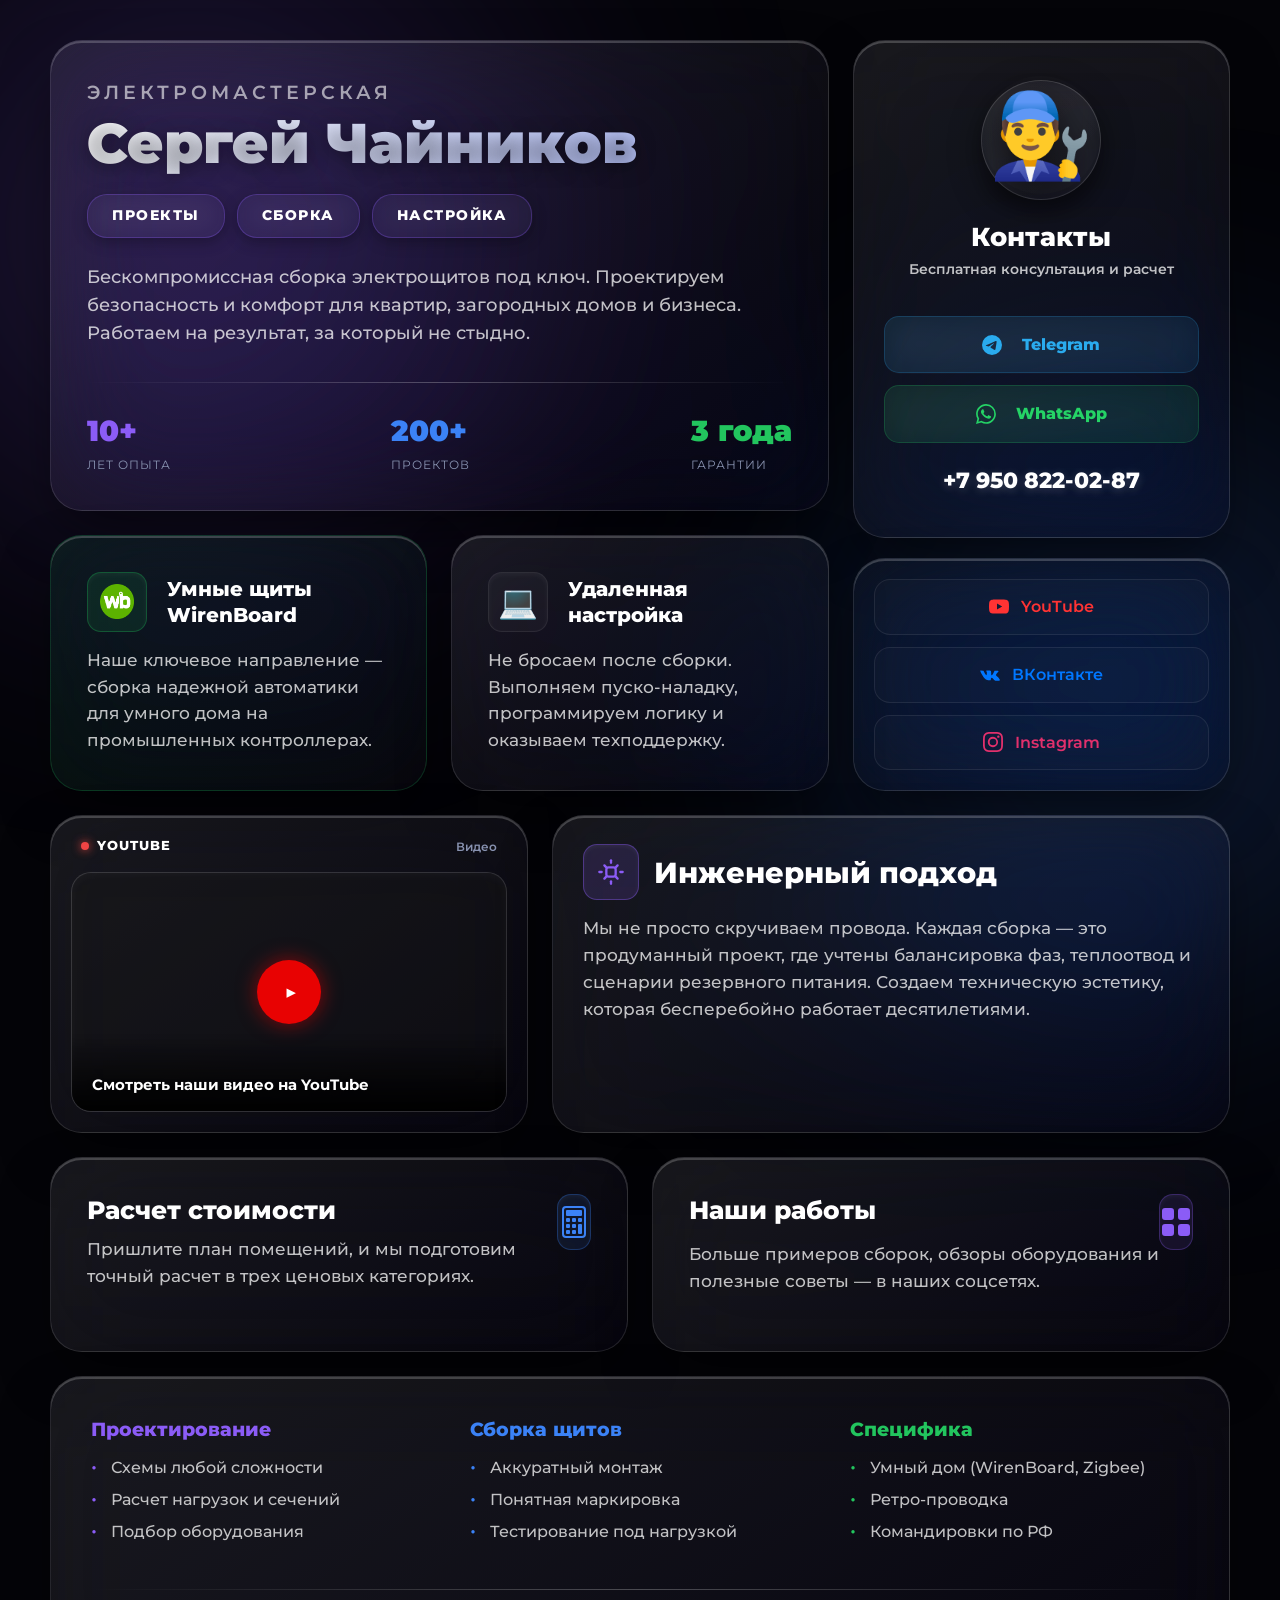
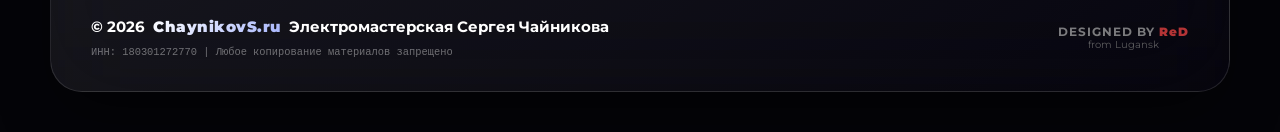
==== index.html @ 47b3341e "-" ====
<!DOCTYPE html>
<html lang="ru">
<head>
    <meta charset="UTF-8">
    <meta name="viewport" content="width=device-width, initial-scale=1.0">
    <title>Электромастерская Чайникова | Сборка электрощитов</title>
    <link rel="stylesheet" href="site/styles.css">
</head>
<body>

<div class="bg-glow"></div>

<div class="container">
    <div class="bento-grid">

        <div id="header-container" style="display: contents;"></div>

        <div class="bento-card span-5" style="padding: 20px; display: flex; flex-direction: column;">
            <div style="display: flex; justify-content: space-between; align-items: center; margin-bottom: 15px; padding: 0 10px;">
                <div style="display: flex; align-items: center; gap: 8px;">
                    <div style="width: 8px; height: 8px; background: var(--accent-red); border-radius: 50%; box-shadow: 0 0 10px var(--accent-red); animation: pulse-border 2s infinite;"></div>
                    <span style="font-size: 0.8rem; font-weight: 800; color: #fff; text-transform: uppercase; letter-spacing: 1px;">YouTube</span>
                </div>
                <span id="random-video-type" style="font-size: 0.75rem; color: var(--text-muted); font-weight: 600;">Видео</span>
            </div>

            <div id="random-video-box" style="flex: 1; min-height: 240px; border-radius: 20px; background-position: center; background-size: cover; position: relative; cursor: pointer; overflow: hidden; border: 1px solid rgba(255,255,255,0.1); box-shadow: inset 0 2px 10px rgba(255,255,255,0.05);">

                <div style="position: absolute; inset: 0; background: rgba(0,0,0,0.35); transition: background 0.3s;" onmouseover="this.style.background='rgba(0,0,0,0.1)'" onmouseout="this.style.background='rgba(0,0,0,0.35)'"></div>

                <div style="position: absolute; top: 50%; left: 50%; transform: translate(-50%, -50%); width: 64px; height: 64px; background: rgba(255, 0, 0, 0.9); backdrop-filter: blur(5px); border-radius: 50%; display: flex; align-items: center; justify-content: center; font-size: 1.4rem; color: #fff; box-shadow: 0 0 20px rgba(255,0,0,0.5); transition: transform 0.3s; z-index: 2; padding-left: 4px;" onmouseover="this.style.transform='translate(-50%, -50%) scale(1.15)'" onmouseout="this.style.transform='translate(-50%, -50%) scale(1)'">
                    ▶
                </div>

                <div style="position: absolute; bottom: 0; left: 0; right: 0; padding: 40px 20px 15px; background: linear-gradient(to top, rgba(0,0,0,0.95), transparent); z-index: 2;">
                    <div id="random-video-title" style="font-weight: 700; font-size: 0.95rem; color: #fff; line-height: 1.4; text-shadow: 0 2px 10px rgba(0,0,0,0.9);">
                    </div>
                </div>
            </div>
        </div>

        <div class="bento-card span-7 glow-purple" style="display: flex; flex-direction: column; justify-content: flex-start; padding: 28px 30px 30px;">
            <div style="display: flex; align-items: center; gap: 15px; margin-bottom: 15px;">
                <div class="card-icon" style="margin-bottom: 0; border-color: rgba(139, 92, 246, 0.4); background: rgba(139, 92, 246, 0.15); color: var(--accent-purple);">
                    <svg xmlns="http://www.w3.org/2000/svg" width="28" height="28" viewBox="0 0 24 24" fill="none" stroke="currentColor" stroke-width="2" stroke-linecap="round" stroke-linejoin="round">
                        <rect x="8" y="8" width="8" height="8" rx="2"></rect>
                        <path d="M12 2v2"></path><path d="M12 20v2"></path><path d="M2 12h2"></path><path d="M20 12h2"></path>
                        <path d="M6.34 6.34l1.42 1.42"></path><path d="M16.24 16.24l1.42 1.42"></path><path d="M6.34 17.66l1.42-1.42"></path><path d="M16.24 7.76l1.42-1.42"></path>
                    </svg>
                </div>
                <h2 style="margin: 0; font-size: 1.8rem;">Инженерный подход</h2>
            </div>

            <p style="font-size: 1.05rem; line-height: 1.6; color: rgba(255,255,255,0.75); margin-bottom: 0;">
                Мы не просто скручиваем провода. Каждая сборка — это продуманный проект, где учтены балансировка фаз, теплоотвод и сценарии резервного питания. Создаем техническую эстетику, которая бесперебойно работает десятилетиями.
            </p>
        </div>

        <div class="bento-card span-6 glow-blue">
            <div style="display: flex; justify-content: space-between; align-items: flex-start;">
                <div>
                    <h2 style="margin-bottom: 10px;">Расчет стоимости</h2>
                    <p>Пришлите план помещений, и мы подготовим точный расчет в трех ценовых категориях.</p>
                </div>
                <div class="card-icon" style="background: rgba(59, 130, 246, 0.1); border-color: rgba(59, 130, 246, 0.3); color: var(--accent-blue);">
                    <svg xmlns="http://www.w3.org/2000/svg" width="32" height="32" fill="currentColor" viewBox="0 0 16 16">
                        <path d="M12 1a1 1 0 0 1 1 1v12a1 1 0 0 1-1 1H4a1 1 0 0 1-1-1V2a1 1 0 0 1 1-1h8zM4 0a2 2 0 0 0-2 2v12a2 2 0 0 0 2 2h8a2 2 0 0 0 2-2V2a2 2 0 0 0-2-2H4z"/>
                        <path d="M4 2.5a.5.5 0 0 1 .5-.5h7a.5.5 0 0 1 .5.5v2a.5.5 0 0 1-.5.5h-7a.5.5 0 0 1-.5-.5v-2zm0 4a.5.5 0 0 1 .5-.5h1a.5.5 0 0 1 .5.5v1a.5.5 0 0 1-.5.5h-1a.5.5 0 0 1-.5-.5v-1zm0 3a.5.5 0 0 1 .5-.5h1a.5.5 0 0 1 .5.5v1a.5.5 0 0 1-.5.5h-1a.5.5 0 0 1-.5-.5v-1zm0 3a.5.5 0 0 1 .5-.5h1a.5.5 0 0 1 .5.5v1a.5.5 0 0 1-.5.5h-1a.5.5 0 0 1-.5-.5v-1zm3-6a.5.5 0 0 1 .5-.5h1a.5.5 0 0 1 .5.5v1a.5.5 0 0 1-.5.5h-1a.5.5 0 0 1-.5-.5v-1zm0 3a.5.5 0 0 1 .5-.5h1a.5.5 0 0 1 .5.5v1a.5.5 0 0 1-.5.5h-1a.5.5 0 0 1-.5-.5v-1zm0 3a.5.5 0 0 1 .5-.5h1a.5.5 0 0 1 .5.5v1a.5.5 0 0 1-.5.5h-1a.5.5 0 0 1-.5-.5v-1zm3-6a.5.5 0 0 1 .5-.5h1a.5.5 0 0 1 .5.5v1a.5.5 0 0 1-.5.5h-1a.5.5 0 0 1-.5-.5v-1zm0 3a.5.5 0 0 1 .5-.5h1a.5.5 0 0 1 .5.5v4a.5.5 0 0 1-.5.5h-1a.5.5 0 0 1-.5-.5v-4z"/>
                    </svg>
                </div>
            </div>
        </div>

        <div class="bento-card span-6 glow-blue" style="justify-content: space-between;">
            <div style="display: flex; justify-content: space-between; align-items: flex-start; margin-bottom: 20px;">
                <div>
                    <h2>Наши работы</h2>
                    <p>Больше примеров сборок, обзоры оборудования и полезные советы — в наших соцсетях.</p>
                </div>
                <div class="card-icon" style="background: rgba(139, 92, 246, 0.1); border-color: rgba(139, 92, 246, 0.3); color: var(--accent-purple);">
                    <svg xmlns="http://www.w3.org/2000/svg" width="32" height="32" fill="currentColor" viewBox="0 0 16 16">
                        <path d="M1 2.5A1.5 1.5 0 0 1 2.5 1h3A1.5 1.5 0 0 1 7 2.5v3A1.5 1.5 0 0 1 5.5 7h-3A1.5 1.5 0 0 1 1 5.5v-3zm8 0A1.5 1.5 0 0 1 10.5 1h3A1.5 1.5 0 0 1 15 2.5v3A1.5 1.5 0 0 1 13.5 7h-3A1.5 1.5 0 0 1 9 5.5v-3zm-8 8A1.5 1.5 0 0 1 2.5 9h3A1.5 1.5 0 0 1 7 10.5v3A1.5 1.5 0 0 1 5.5 15h-3A1.5 1.5 0 0 1 1 13.5v-3zm8 0A1.5 1.5 0 0 1 10.5 9h3a1.5 1.5 0 0 1 1.5 1.5v3a1.5 1.5 0 0 1-1.5 1.5h-3A1.5 1.5 0 0 1 9 13.5v-3z"/>
                    </svg>
                </div>
            </div>
        </div>

        <div id="footer-container" style="display: contents;"></div>

    </div>
</div>

<script src="site/loader.js"></script>

<script>
    function loadYTVideo(element, videoId) {
        const iframe = document.createElement('iframe');
        iframe.setAttribute('src', `https://www.youtube.com/embed/${videoId}?autoplay=1&rel=0`);
        iframe.setAttribute('width', '100%');
        iframe.setAttribute('height', '100%');
        iframe.setAttribute('frameborder', '0');
        iframe.setAttribute('allow', 'accelerometer; autoplay; clipboard-write; encrypted-media; gyroscope; picture-in-picture');
        iframe.setAttribute('allowfullscreen', '');

        iframe.style.position = 'absolute';
        iframe.style.top = '0';
        iframe.style.left = '0';
        iframe.style.zIndex = '10';
        iframe.style.borderRadius = '20px'; /* Сохраняет скругление видео */

        element.innerHTML = '';
        element.style.background = '#000';
        element.appendChild(iframe);
        element.onclick = null;
        element.style.cursor = 'default';
    }

    // === АВТОМАТИЧЕСКАЯ ЗАГРУЗКА ВИДЕО С КАНАЛА (НАДЕЖНАЯ ВЕРСИЯ) ===
    document.addEventListener('DOMContentLoaded', () => {
        const videoBox = document.getElementById('random-video-box');
        const videoTitle = document.getElementById('random-video-title');
        const videoTypeBadge = document.getElementById('random-video-type');

        // Твой реальный системный ID канала на YouTube
        const CHANNEL_ID = 'UCgy_CAU2wOdPYQEtAy0aDBw';

        if (videoBox && videoTitle) {
            const rssUrl = encodeURIComponent(`https://www.youtube.com/feeds/videos.xml?channel_id=${CHANNEL_ID}`);
            const apiUrl = `https://api.rss2json.com/v1/api.json?rss_url=${rssUrl}`;

            videoTitle.textContent = "Загружаем свежее видео...";

            fetch(apiUrl)
                .then(response => {
                    if (!response.ok) throw new Error('Ошибка сети');
                    return response.json();
                })
                .then(data => {
                    if (data.status === 'ok' && data.items.length > 0) {
                        const videos = data.items;
                        const randomVideo = videos[Math.floor(Math.random() * videos.length)];

                        // БРОНЕБОЙНЫЙ СПОСОБ: Достаем ID видео из системного GUID
                        let videoId = '';
                        if (randomVideo.guid && randomVideo.guid.includes('yt:video:')) {
                            videoId = randomVideo.guid.split('yt:video:')[1];
                        } else {
                            // Запасной вариант для нестандартных ссылок
                            const match = randomVideo.link.match(/(?:v=|\/shorts\/|youtu\.be\/)([^&\n?#]+)/);
                            if (match) videoId = match[1];
                        }

                        if (!videoId) throw new Error('Не удалось найти ID');

                        // Подставляем обложку
                        const thumbnailUrl = randomVideo.thumbnail || `https://img.youtube.com/vi/${videoId}/maxresdefault.jpg`;
                        videoBox.style.backgroundImage = `url('${thumbnailUrl}')`;

                        videoTitle.textContent = randomVideo.title;

                        // Проверяем, Shorts это или длинное видео
                        if (videoTypeBadge) {
                            if (randomVideo.title.toLowerCase().includes('shorts') || randomVideo.link.includes('/shorts/')) {
                                videoTypeBadge.textContent = 'Shorts';
                            } else {
                                videoTypeBadge.textContent = 'Видео';
                            }
                        }

                        // Вешаем клик для запуска плеера
                        videoBox.onclick = function() {
                            loadYTVideo(this, videoId);
                        };
                    } else {
                        throw new Error('Нет данных в RSS ленте');
                    }
                })
                .catch(error => {
                    console.error("Сработала защита API:", error);
                    // Изящный фоллбэк: если сервис тормозит, делаем карточку ссылкой на канал
                    videoTitle.textContent = "Смотреть наши видео на YouTube";
                    videoBox.style.backgroundImage = "none";
                    videoBox.style.background = "rgba(255,255,255,0.05)";
                    videoBox.onclick = function() {
                        window.open(`https://www.youtube.com/channel/${CHANNEL_ID}`, '_blank');
                    };
                });
        }
    });
</script>

</body>
</html>
---- site/styles.css ----
/* ==========================================================================
   site/styles.css — ЛЮКСОВЫЙ СТЕКЛЯННЫЙ ДИЗАЙН 2026 (ПОЛНАЯ ВЕРСИЯ)
   ========================================================================== */

/* ==========================================================================
   1. ПЕРЕМЕННЫЕ И ШРИФТЫ
   ========================================================================== */
@import url('https://fonts.googleapis.com/css2?family=Montserrat:wght@400;500;600;800;900&display=swap');

:root {
    --bg-deep: #040408;
    --accent-purple: #8b5cf6;
    --accent-blue: #3b82f6;
    --accent-green: #22c55e;
    --accent-red: #ef4444;
    --text-main: #ffffff;
    --text-muted: #8892b0;
}

/* ==========================================================================
   2. ОСНОВНЫЕ СТИЛИ (RESET & BODY)
   ========================================================================== */
* {
    margin: 0;
    padding: 0;
    box-sizing: border-box;
    /* Убираем стандартную синюю подсветку при тапе на мобилках */
    -webkit-tap-highlight-color: transparent;
}

body {
    font-family: 'Montserrat', sans-serif;
    background-color: var(--bg-deep);
    color: var(--text-main);
    padding: 40px 20px;
    min-height: 100vh;
    line-height: 1.6;
    position: relative;
    overflow-x: hidden;
    z-index: 0;
}

/* Фоновое свечение (сферы) */
.bg-glow::before,
.bg-glow::after {
    content: '';
    position: fixed;
    border-radius: 50%;
    filter: blur(140px);
    z-index: -1;
    opacity: 0.55;
    pointer-events: none;
}

.bg-glow::before {
    width: 50vw;
    height: 50vw;
    background: rgba(139, 92, 246, 0.35);
    top: -10%;
    left: -10%;
}

.bg-glow::after {
    width: 45vw;
    height: 45vw;
    background: rgba(59, 130, 246, 0.35);
    bottom: -10%;
    right: -10%;
}

/* ==========================================================================
   3. СЕТКА BENTO И СТРУКТУРА
   ========================================================================== */
.container {
    max-width: 1180px; /* Расширено для люксового дизайна */
    margin: 0 auto;
}

.bento-grid {
    display: grid;
    grid-template-columns: repeat(12, 1fr);
    grid-auto-rows: auto; /* Позволяет строкам подстраиваться под контент, убирая дыры */
    gap: 24px; /* Увеличенный отступ из второго варианта */
}

.span-12 { grid-column: span 12; }
.span-8 { grid-column: span 8; }
.span-7 { grid-column: span 7; } /* Добавили для текста */
.span-6 { grid-column: span 6; }
.span-5 { grid-column: span 5; } /* Добавили для видео */
.span-4 { grid-column: span 4; }
.row-span-2 { grid-row: span 2; }

/* ==========================================================================
   4. БАЗОВАЯ КАРТОЧКА BENTO (ТЯЖЕЛОЕ СТЕКЛО + МЯГКАЯ МОЛНИЯ)
   ========================================================================== */
.bento-card {
    min-height: 160px; /* Карточки держат высоту сами, а не через сетку */
    background: linear-gradient(145deg, rgba(255, 255, 255, 0.085) 0%, rgba(139, 92, 246, 0.025) 100%);
    backdrop-filter: blur(48px) saturate(180%);
    -webkit-backdrop-filter: blur(48px) saturate(180%);
    border: 1px solid rgba(255, 255, 255, 0.12);
    border-radius: 32px;
    padding: 36px; /* Уменьшено с 48px, чтобы текст "дышал" в ширину */
    display: flex;
    flex-direction: column;
    position: relative;
    overflow: hidden;
    box-shadow: 0 25px 60px -15px rgba(0, 0, 0, 0.6),
                inset 0 2px 0 rgba(255, 255, 255, 0.2);
    transition: all 0.5s cubic-bezier(0.23, 1, 0.32, 1);
    cursor: pointer;
}

/* Мягкая пролетающая молния */
.bento-card::before {
    content: '';
    position: absolute;
    top: 0; left: -100%; width: 50%; height: 100%;
    background: linear-gradient(to right, transparent, rgba(255, 255, 255, 0.04), transparent);
    transform: skewX(-20deg);
    transition: 0.7s ease;
    pointer-events: none;
    z-index: 1;
}

.bento-card:hover::before { left: 150%; }

/* Эффекты при наведении и нажатии (мощный неон из второго варианта) */
.bento-card:hover, .bento-card:active {
    transform: translateY(-8px);
    border-color: rgba(139, 92, 246, 0.5);
    box-shadow: 0 35px 70px -10px rgba(139, 92, 246, 0.4),
                inset 0 2px 0 rgba(255, 255, 255, 0.3);
}

.glow-blue:hover, .glow-blue:active {
    border-color: rgba(59, 130, 246, 0.6);
    box-shadow: 0 35px 70px -10px rgba(59, 130, 246, 0.4),
                inset 0 2px 0 rgba(255, 255, 255, 0.3);
}

.glow-green:hover, .glow-green:active {
    border-color: rgba(34, 197, 94, 0.6);
    box-shadow: 0 35px 70px -10px rgba(34, 197, 94, 0.4),
                inset 0 2px 0 rgba(255, 255, 255, 0.3);
}

.hero-card { justify-content: center; }
.contact-card { align-items: center; justify-content: center; text-align: center; }
.icon-card { justify-content: flex-start; }

/* Специфичный класс для уменьшения отступов внутри конкретных карточек (Контакты/Офис) */
.tight-card { padding: 28px !important; }

/* ==========================================================================
   5. ТИПОГРАФИКА
   ========================================================================== */
h1 {
    font-size: 3.5rem;
    font-weight: 900;
    line-height: 1.1;
    margin-bottom: 20px;
    background: linear-gradient(135deg, #fff 0%, #a5b4fc 100%);
    -webkit-background-clip: text;
    -webkit-text-fill-color: transparent;
    text-shadow: 0 4px 20px rgba(0,0,0,0.4);
    position: relative; z-index: 2;
}

h2 {
    font-size: 1.55rem; /* Увеличено для лучшей читаемости */
    margin-bottom: 15px;
    font-weight: 800;
    line-height: 1.3;
    color: #fff;
    position: relative; z-index: 2;
}

p {
    color: rgba(255,255,255,0.75);
    font-weight: 500; /* Сделал чуть тоньше, чтобы текст не казался жирным пятном */
    font-size: 1.05rem; /* Увеличено, чтобы текст был крупнее */
    position: relative; z-index: 2;
    line-height: 1.6;
}

.pre-title {
    font-size: 1.2rem;
    font-weight: 600;
    color: rgba(255,255,255,0.6);
    text-transform: uppercase;
    letter-spacing: 4px;
    margin-bottom: 5px;
    position: relative; z-index: 2;
}

/* ==========================================================================
   6. КНОПКИ ГЛАВНОГО ЭКРАНА (HERO TAGS)
   ========================================================================== */
.tags-row {
    display: flex;
    flex-wrap: wrap;
    gap: 12px;
    margin-bottom: 25px;
    position: relative; z-index: 2;
}

.hero-tag {
    display: inline-block;
    padding: 10px 24px;
    background: rgba(139, 92, 246, 0.05);
    backdrop-filter: blur(16px);
    border: 1px solid rgba(139, 92, 246, 0.3);
    border-radius: 20px;
    color: #fff;
    font-size: 0.85rem;
    font-weight: 800;
    text-transform: uppercase;
    letter-spacing: 1.5px;
    text-decoration: none;
    cursor: pointer;
    transition: all 0.3s cubic-bezier(0.4, 0, 0.2, 1);
    box-shadow: 0 4px 15px rgba(0, 0, 0, 0.3);
}

.hero-tag:hover, .hero-tag:active {
    background: var(--accent-purple);
    border-color: var(--accent-purple);
    color: #fff;
    transform: translateY(-3px) scale(1.05);
    box-shadow: 0 0 25px rgba(139, 92, 246, 0.5), 0 5px 15px rgba(0, 0, 0, 0.4);
}

.hero-tag:active {
    transform: translateY(-1px) scale(0.98);
}

.hero-tag:first-child { animation: pulse-border 3s infinite; }

@keyframes pulse-border {
    0% { border-color: rgba(139, 92, 246, 0.3); }
    50% { border-color: rgba(139, 92, 246, 0.8); box-shadow: 0 0 10px rgba(139, 92, 246, 0.2); }
    100% { border-color: rgba(139, 92, 246, 0.3); }
}

/* ==========================================================================
   7. КОМПОНЕНТЫ: АВАТАР И СВЯЗЬ
   ========================================================================== */
.avatar-placeholder {
    width: 120px;
    height: 120px;
    border-radius: 50%;
    background: linear-gradient(135deg, rgba(255, 255, 255, 0.02) 0%, rgba(255, 255, 255, 0) 100%);
    backdrop-filter: blur(10px);
    border: 1px solid rgba(255,255,255,0.15);
    margin: 0 auto 20px;
    display: flex;
    align-items: center;
    justify-content: center;
    position: relative;
    overflow: visible;
    box-shadow: 0 10px 30px rgba(0,0,0,0.5);
    transition: all 0.4s ease;
    z-index: 2;
}

.avatar-inner {
    width: 100%;
    height: 100%;
    border-radius: 50%;
    display: flex;
    align-items: center;
    justify-content: center;
    background: rgba(255, 255, 255, 0.01);
    font-size: 5.2rem;
    transform: translateY(-5px) scale(1.0);
    filter: drop-shadow(0 10px 15px rgba(0,0,0,0.6));
    transition: transform 0.3s cubic-bezier(0.34, 1.56, 0.64, 1);
}

.contact-card:hover .avatar-placeholder, .contact-card:active .avatar-placeholder {
    border-color: rgba(59, 130, 246, 0.6);
    box-shadow: 0 0 30px rgba(59, 130, 246, 0.3);
}

.contact-card:hover .avatar-inner, .contact-card:active .avatar-inner {
    transform: translateY(-20px) scale(1.25);
    filter: drop-shadow(0 15px 20px rgba(0,0,0,0.8));
}

/* Умный Ховер для надписи "Контакты" */
.contact-title-highlight {
    transition: all 0.3s ease;
}

.contact-card:hover:not(:has(.action-btn:hover)):not(:has(.phone-link:hover)) .contact-title-highlight {
    color: var(--accent-blue) !important;
    text-shadow: 0 0 15px rgba(59, 130, 246, 0.5);
    transform: translateX(4px);
}

/* Кнопки связи */
.action-btn {
    display: flex; align-items: center; justify-content: center;
    gap: 12px; width: 100%; padding: 15px; margin-top: 10px;
    border-radius: 15px; text-decoration: none; font-weight: 800;
    font-size: 0.95rem; transition: all 0.3s; backdrop-filter: blur(16px);
    position: relative; z-index: 2;
}

.btn-tg { background: rgba(42, 171, 238, 0.1); color: #2AABEE; border: 1px solid rgba(42, 171, 238, 0.2); }
.btn-tg:hover, .btn-tg:active { background: #2AABEE; color: #fff; box-shadow: 0 5px 20px rgba(42, 171, 238, 0.4); border-color: #2AABEE; }

.btn-wa { background: rgba(37, 211, 102, 0.1); color: #25D366; border: 1px solid rgba(37, 211, 102, 0.2); }
.btn-wa:hover, .btn-wa:active { background: #25D366; color: #fff; box-shadow: 0 5px 20px rgba(37, 211, 102, 0.4); border-color: #25D366;}

.phone-link {
    color: #fff; text-decoration: none; font-weight: 800; font-size: 1.3rem;
    transition: color 0.3s; text-shadow: 0 2px 10px rgba(255,255,255,0.2);
    position: relative; z-index: 2; display: inline-block;
}
.phone-link:hover { color: var(--accent-blue); }

/* ==========================================================================
   8. ИНЖЕНЕРНЫЕ ИКОНКИ (Квадратные)
   ========================================================================== */
.card-icon {
    font-size: 1.6rem;
    margin-bottom: 20px;
    background: rgba(255,255,255,0.03);
    width: 56px; /* Чуть увеличили, чтобы гармонировало с текстом */
    height: 56px;
    display: flex;
    align-items: center;
    justify-content: center;
    border-radius: 14px;
    border: 1px solid rgba(255,255,255,0.08);
    box-shadow: inset 0 2px 5px rgba(255,255,255,0.05);
    position: relative; z-index: 2;
}

.blue-icon { background: rgba(59, 130, 246, 0.1); border-color: rgba(59, 130, 246, 0.3); color: var(--accent-blue); }
.neutral-icon { background: rgba(255, 255, 255, 0.05); border-color: rgba(255, 255, 255, 0.15); }

.card-header-inline {
    display: flex; align-items: center; gap: 15px; margin-bottom: 25px;
    position: relative; z-index: 2;
}
.card-header-inline h2 { margin: 0; font-size: 1.4rem; font-weight: 800; }

/* ==========================================================================
   9. РЕКВИЗИТЫ ОРГАНИЗАЦИИ
   ========================================================================== */
.details-grid { display: grid; grid-template-columns: 1fr 1fr; gap: 20px 40px; position: relative; z-index: 2;}
.details-group h3 { font-size: 0.8rem; text-transform: uppercase; letter-spacing: 1.5px; color: var(--accent-blue); margin-bottom: 15px; opacity: 0.8; font-weight: 800;}
.detail-item { margin-bottom: 15px; border-bottom: 1px solid rgba(255,255,255,0.05); padding-bottom: 8px; }
.detail-label { font-size: 0.75rem; color: var(--text-muted); display: block; margin-bottom: 4px; font-weight: 600;}
.detail-value { font-family: 'Montserrat', sans-serif; font-size: 1.1rem; color: #fff; font-weight: 700; letter-spacing: 0.3px;}

.map-link-wrapper { text-decoration: none; color: inherit; display: block; position: relative; z-index: 2;}
.btn-map {
    display: inline-block; margin-top: 15px; padding: 8px 16px;
    background: rgba(59, 130, 246, 0.1); border: 1px solid rgba(59, 130, 246, 0.3);
    border-radius: 12px; color: var(--accent-blue); font-size: 0.7rem; font-weight: 800;
    text-transform: uppercase; transition: 0.3s;
}
.bento-card:hover .btn-map { background: var(--accent-blue); color: #fff; }

/* ==========================================================================
   10. КНОПКИ СОЦСЕТЕЙ
   ========================================================================== */
.social-link-styled {
    display: flex;
    align-items: center;
    justify-content: center;
    gap: 12px;
    width: 100%;
    padding: 14px;
    border-radius: 16px;
    text-decoration: none;
    font-weight: 600;
    font-size: 1rem;
    transition: all 0.3s cubic-bezier(0.4, 0, 0.2, 1);
    background: rgba(255, 255, 255, 0.02);
    border: 1px solid rgba(255, 255, 255, 0.08);
    position: relative; z-index: 2;
}

.social-link-styled:hover, .social-link-styled:active { transform: scale(1.02); }

.yt-link { color: #ff3333; }
.yt-link:hover, .yt-link:active { background: #ff3333 !important; color: #fff !important; border-color: #ff3333 !important; box-shadow: 0 0 20px rgba(255, 51, 51, 0.4); }

.vk-link { color: #0077FF; }
.vk-link:hover, .vk-link:active { background: #0077FF !important; color: #fff !important; border-color: #0077FF !important; box-shadow: 0 0 20px rgba(0, 119, 255, 0.4); }

.inst-link { color: #E1306C; }
.inst-link:hover, .inst-link:active { background: #E1306C !important; color: #fff !important; border-color: #E1306C !important; box-shadow: 0 0 20px rgba(225, 48, 108, 0.4); }

/* ==========================================================================
   11. ПОДВАЛ (FAT FOOTER)
   ========================================================================== */
.footer-card {
    display: flex;
    flex-direction: column; /* Теперь это колонка */
    padding: 40px 40px 30px !important; /* Вернули нормальные отступы для большого блока */
    border-radius: 32px;
    position: relative;
    z-index: 2;
    min-height: auto !important;
    height: fit-content;
    align-self: start !important;
}

.footer-top {
    display: grid;
    grid-template-columns: repeat(auto-fit, minmax(220px, 1fr));
    gap: 40px;
    width: 100%;
}

.footer-divider {
    width: 100%;
    height: 1px;
    background: linear-gradient(90deg, transparent 0%, rgba(255, 255, 255, 0.25) 50%, transparent 100%);
    margin: 35px 0 25px 0; /* Отступы сверху и снизу от линии */
}

.footer-bottom {
    display: flex;
    flex-direction: row;
    justify-content: space-between;
    align-items: center;
    width: 100%;
}

.footer-left {
    display: flex;
    flex-direction: column;
    gap: 5px;
}

.footer-right {
    display: flex;
    flex-direction: column;
    align-items: flex-end;
    gap: 8px;
}

.footer-copyright {
    font-weight: 700;
    font-size: 0.95rem;
    color: #fff;
    display: flex;
    align-items: center;
    gap: 8px;
    flex-wrap: wrap;
}

.footer-domain {
    background: linear-gradient(135deg, #fff 0%, #a5b4fc 100%);
    -webkit-background-clip: text;
    -webkit-text-fill-color: transparent;
    font-weight: 900;
    letter-spacing: 0.5px;
}

.footer-legal {
    font-size: 0.65rem;
    color: rgba(255, 255, 255, 0.4);
    font-family: monospace;
}

/* Настройки твоей подписи */
.designer-link {
    display: flex;
    flex-direction: column;
    align-items: center;
    text-decoration: none;
    opacity: 0.75;
    transition: all 0.3s ease;
    line-height: 1.2;
}

.designer-link:hover,
.designer-link:active {
    opacity: 1;
    transform: translateY(-2px);
}

.designer-text {
    font-size: 0.75rem;
    color: #a3a3a3;
    font-weight: 700;
    letter-spacing: 1px;
}

.designer-link:hover .designer-text,
.designer-link:active .designer-text {
    color: #fff;
}

.red-word {
    color: var(--accent-red);
    font-weight: 900;
    transition: all 0.3s ease;
}

.designer-link:hover .red-word,
.designer-link:active .red-word {
    text-shadow: 0 0 15px rgba(239, 68, 68, 0.8);
}

.designer-city {
    font-size: 0.6rem;
    color: #777;
    transition: color 0.3s ease;
}

.designer-link:hover .designer-city,
.designer-link:active .designer-city {
    color: #999;
}

/* ==========================================================================
   12. СТИЛИ ДЛЯ СПИСКОВ В НИЖНЕМ БЛОКЕ (ССЫЛКИ)
   ========================================================================== */
.service-list {
    list-style: none;
    padding: 0;
    margin: 0;
}

.service-list li {
    position: relative;
    padding-left: 20px;
    margin-bottom: 10px;
    font-weight: 500;
    font-size: 1rem;
    line-height: 1.4;
}

/* Базовые настройки маркера-точки */
.service-list li::before {
    content: '•';
    position: absolute;
    left: 0;
    font-size: 1.2rem;
    line-height: 1;
    top: 0px;
}

/* МАГИЯ ЦВЕТА: Умные точки, подстраивающиеся под колонку */
.footer-top > div:nth-child(1) .service-list li::before { color: var(--accent-purple); }
.footer-top > div:nth-child(2) .service-list li::before { color: var(--accent-blue); }
.footer-top > div:nth-child(3) .service-list li::before { color: var(--accent-green); }

/* Стили для ссылок внутри списков */
.service-list a {
    color: rgba(255, 255, 255, 0.75);
    text-decoration: none;
    transition: all 0.3s ease;
    display: inline-block;
}

/* Ховер-эффект: текст белеет и чуть сдвигается вправо */
.service-list a:hover {
    color: #fff;
    transform: translateX(5px);
}

/* ==========================================================================
   13. АДАПТИВНОСТЬ
   ========================================================================== */
@media (max-width: 920px) {
    .span-8, .span-7, .span-6, .span-5, .span-4 { grid-column: span 12; }
    .row-span-2 { grid-row: span 1; }

    h1 { font-size: 2.5rem; }
    .tags-row { gap: 8px; }
    .hero-tag { font-size: 0.7rem; padding: 6px 12px; }

    .bento-card { padding: 28px 24px !important; }

    .details-grid { grid-template-columns: 1fr; gap: 15px; }
    .detail-value { font-size: 1rem; }

    /* Адаптивность для нового подвала */
    .footer-bottom {
        flex-direction: column;
        text-align: center;
        gap: 25px;
    }

    .footer-left, .footer-right { align-items: center; }
    .footer-copyright { justify-content: center; text-align: center; }
    .designer-link { align-items: center; }
}
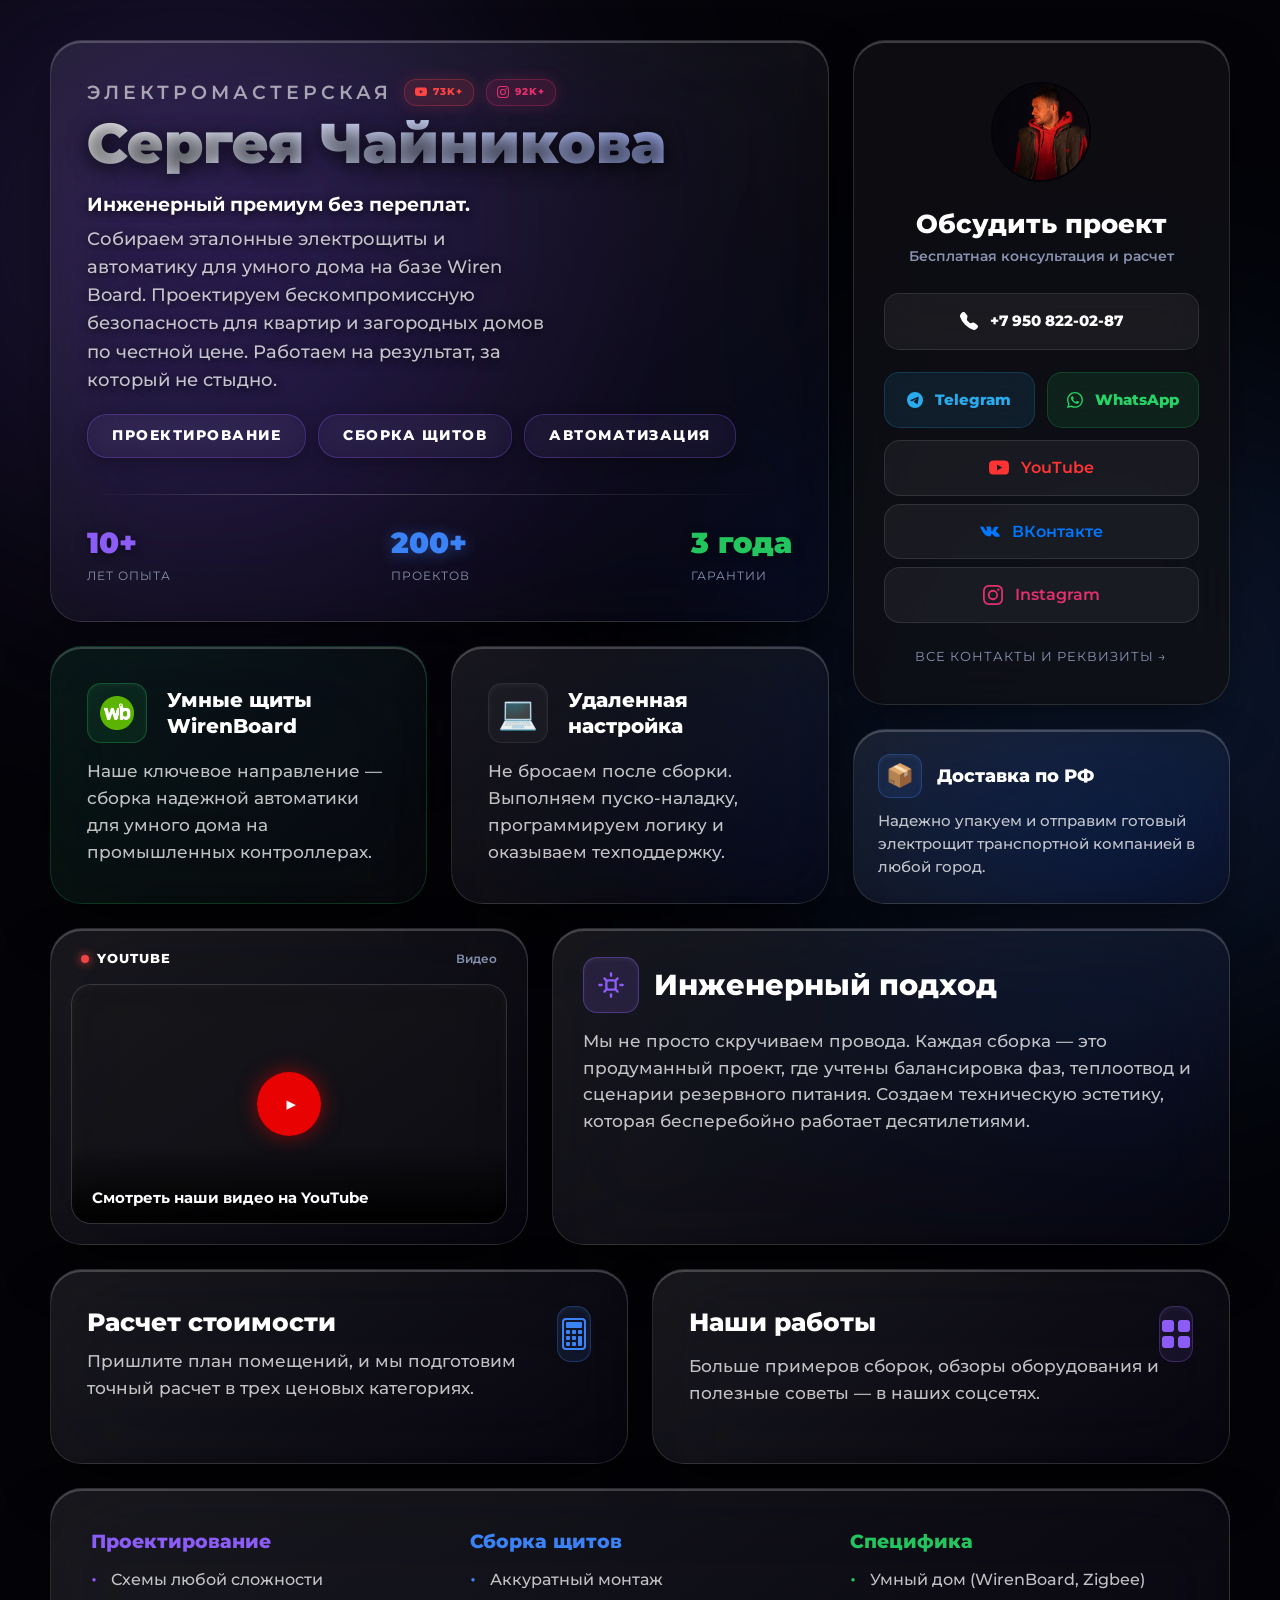
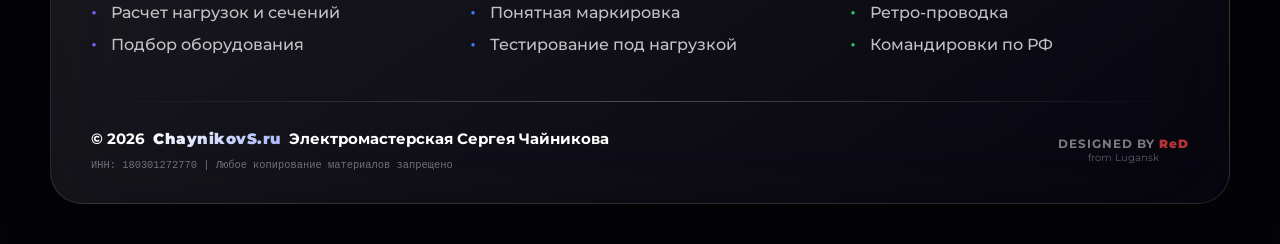
==== commit e0672696: "-" ====
--- a/index.html
+++ b/index.html
@@ -15,7 +15,7 @@
 
         <div id="header-container" style="display: contents;"></div>
 
-        <div class="bento-card span-5" style="padding: 20px; display: flex; flex-direction: column;">
+        <div class="bento-card span-5 glow-purple" style="padding: 20px; display: flex; flex-direction: column;">
             <div style="display: flex; justify-content: space-between; align-items: center; margin-bottom: 15px; padding: 0 10px;">
                 <div style="display: flex; align-items: center; gap: 8px;">
                     <div style="width: 8px; height: 8px; background: var(--accent-red); border-radius: 50%; box-shadow: 0 0 10px var(--accent-red); animation: pulse-border 2s infinite;"></div>
--- a/site/styles.css
+++ b/site/styles.css
@@ -1,5 +1,5 @@
 /* ==========================================================================
-   site/styles.css — ЛЮКСОВЫЙ СТЕКЛЯННЫЙ ДИЗАЙН 2026 (ПОЛНАЯ ВЕРСИЯ)
+   site/styles.css — ЛЮКСОВЫЙ СТЕКЛЯННЫЙ ДИЗАЙН 2026 (ОЧИЩЕННАЯ ВЕРСИЯ)
    ========================================================================== */
 
 /* ==========================================================================
@@ -24,7 +24,6 @@
     margin: 0;
     padding: 0;
     box-sizing: border-box;
-    /* Убираем стандартную синюю подсветку при тапе на мобилках */
     -webkit-tap-highlight-color: transparent;
 }
 
@@ -53,41 +52,37 @@
 }
 
 .bg-glow::before {
-    width: 50vw;
-    height: 50vw;
+    width: 50vw; height: 50vw;
     background: rgba(139, 92, 246, 0.35);
-    top: -10%;
-    left: -10%;
+    top: -10%; left: -10%;
 }
 
 .bg-glow::after {
-    width: 45vw;
-    height: 45vw;
+    width: 45vw; height: 45vw;
     background: rgba(59, 130, 246, 0.35);
-    bottom: -10%;
-    right: -10%;
-}
-
-/* ==========================================================================
-   3. СЕТКА BENTO И СТРУКТУРА
+    bottom: -10%; right: -10%;
+}
+
+/* ==========================================================================
+   3. СЕТКА BENTO
    ========================================================================== */
 .container {
-    max-width: 1180px; /* Расширено для люксового дизайна */
+    max-width: 1180px;
     margin: 0 auto;
 }
 
 .bento-grid {
     display: grid;
     grid-template-columns: repeat(12, 1fr);
-    grid-auto-rows: auto; /* Позволяет строкам подстраиваться под контент, убирая дыры */
-    gap: 24px; /* Увеличенный отступ из второго варианта */
+    grid-auto-rows: auto;
+    gap: 24px;
 }
 
 .span-12 { grid-column: span 12; }
 .span-8 { grid-column: span 8; }
-.span-7 { grid-column: span 7; } /* Добавили для текста */
+.span-7 { grid-column: span 7; }
 .span-6 { grid-column: span 6; }
-.span-5 { grid-column: span 5; } /* Добавили для видео */
+.span-5 { grid-column: span 5; }
 .span-4 { grid-column: span 4; }
 .row-span-2 { grid-row: span 2; }
 
@@ -95,20 +90,20 @@
    4. БАЗОВАЯ КАРТОЧКА BENTO (ТЯЖЕЛОЕ СТЕКЛО + МЯГКАЯ МОЛНИЯ)
    ========================================================================== */
 .bento-card {
-    min-height: 160px; /* Карточки держат высоту сами, а не через сетку */
+    min-height: 160px;
     background: linear-gradient(145deg, rgba(255, 255, 255, 0.085) 0%, rgba(139, 92, 246, 0.025) 100%);
     backdrop-filter: blur(48px) saturate(180%);
     -webkit-backdrop-filter: blur(48px) saturate(180%);
     border: 1px solid rgba(255, 255, 255, 0.12);
     border-radius: 32px;
-    padding: 36px; /* Уменьшено с 48px, чтобы текст "дышал" в ширину */
+    padding: 36px;
     display: flex;
     flex-direction: column;
     position: relative;
     overflow: hidden;
     box-shadow: 0 25px 60px -15px rgba(0, 0, 0, 0.6),
                 inset 0 2px 0 rgba(255, 255, 255, 0.2);
-    transition: all 0.5s cubic-bezier(0.23, 1, 0.32, 1);
+    transition: all 0.4s cubic-bezier(0.23, 1, 0.32, 1);
     cursor: pointer;
 }
 
@@ -123,119 +118,70 @@
     pointer-events: none;
     z-index: 1;
 }
-
 .bento-card:hover::before { left: 150%; }
 
-/* Эффекты при наведении и нажатии (мощный неон из второго варианта) */
+/* Эффект левитации */
 .bento-card:hover, .bento-card:active {
     transform: translateY(-8px);
-    border-color: rgba(139, 92, 246, 0.5);
-    box-shadow: 0 35px 70px -10px rgba(139, 92, 246, 0.4),
-                inset 0 2px 0 rgba(255, 255, 255, 0.3);
-}
-
+}
+
+/* Глобальные классы неона для карточек */
+.glow-purple:hover, .glow-purple:active {
+    border-color: rgba(139, 92, 246, 0.6);
+    box-shadow: 0 35px 70px -10px rgba(139, 92, 246, 0.4), inset 0 2px 0 rgba(255, 255, 255, 0.3);
+}
 .glow-blue:hover, .glow-blue:active {
     border-color: rgba(59, 130, 246, 0.6);
-    box-shadow: 0 35px 70px -10px rgba(59, 130, 246, 0.4),
-                inset 0 2px 0 rgba(255, 255, 255, 0.3);
-}
-
+    box-shadow: 0 35px 70px -10px rgba(59, 130, 246, 0.4), inset 0 2px 0 rgba(255, 255, 255, 0.3);
+}
 .glow-green:hover, .glow-green:active {
     border-color: rgba(34, 197, 94, 0.6);
-    box-shadow: 0 35px 70px -10px rgba(34, 197, 94, 0.4),
-                inset 0 2px 0 rgba(255, 255, 255, 0.3);
-}
-
-.hero-card { justify-content: center; }
-.contact-card { align-items: center; justify-content: center; text-align: center; }
-.icon-card { justify-content: flex-start; }
-
-/* Специфичный класс для уменьшения отступов внутри конкретных карточек (Контакты/Офис) */
+    box-shadow: 0 35px 70px -10px rgba(34, 197, 94, 0.4), inset 0 2px 0 rgba(255, 255, 255, 0.3);
+}
+
+/* Выравнивание контента */
+.hero-card { justify-content: center; cursor: default; }
+.contact-card { align-items: center; justify-content: center; text-align: center; cursor: default; }
+.icon-card { justify-content: flex-start; cursor: default; }
 .tight-card { padding: 28px !important; }
 
 /* ==========================================================================
    5. ТИПОГРАФИКА
    ========================================================================== */
 h1 {
-    font-size: 3.5rem;
-    font-weight: 900;
-    line-height: 1.1;
-    margin-bottom: 20px;
+    font-size: 3.5rem; font-weight: 900; line-height: 1.1; margin-bottom: 20px;
     background: linear-gradient(135deg, #fff 0%, #a5b4fc 100%);
-    -webkit-background-clip: text;
-    -webkit-text-fill-color: transparent;
-    text-shadow: 0 4px 20px rgba(0,0,0,0.4);
-    position: relative; z-index: 2;
-}
-
-h2 {
-    font-size: 1.55rem; /* Увеличено для лучшей читаемости */
-    margin-bottom: 15px;
-    font-weight: 800;
-    line-height: 1.3;
-    color: #fff;
-    position: relative; z-index: 2;
-}
-
-p {
-    color: rgba(255,255,255,0.75);
-    font-weight: 500; /* Сделал чуть тоньше, чтобы текст не казался жирным пятном */
-    font-size: 1.05rem; /* Увеличено, чтобы текст был крупнее */
-    position: relative; z-index: 2;
-    line-height: 1.6;
-}
+    -webkit-background-clip: text; -webkit-text-fill-color: transparent;
+    text-shadow: 0 4px 20px rgba(0,0,0,0.4); position: relative; z-index: 2;
+}
+
+h2 { font-size: 1.55rem; margin-bottom: 15px; font-weight: 800; line-height: 1.3; color: #fff; position: relative; z-index: 2; }
+p { color: rgba(255,255,255,0.75); font-weight: 500; font-size: 1.05rem; position: relative; z-index: 2; line-height: 1.6; }
 
 .pre-title {
-    font-size: 1.2rem;
-    font-weight: 600;
-    color: rgba(255,255,255,0.6);
-    text-transform: uppercase;
-    letter-spacing: 4px;
-    margin-bottom: 5px;
-    position: relative; z-index: 2;
+    font-size: 1.2rem; font-weight: 600; color: rgba(255,255,255,0.6); text-transform: uppercase;
+    letter-spacing: 4px; margin-bottom: 5px; position: relative; z-index: 2;
 }
 
 /* ==========================================================================
    6. КНОПКИ ГЛАВНОГО ЭКРАНА (HERO TAGS)
    ========================================================================== */
-.tags-row {
-    display: flex;
-    flex-wrap: wrap;
-    gap: 12px;
-    margin-bottom: 25px;
-    position: relative; z-index: 2;
-}
+.tags-row { display: flex; flex-wrap: wrap; gap: 12px; margin-bottom: 25px; position: relative; z-index: 2; }
 
 .hero-tag {
-    display: inline-block;
-    padding: 10px 24px;
-    background: rgba(139, 92, 246, 0.05);
-    backdrop-filter: blur(16px);
-    border: 1px solid rgba(139, 92, 246, 0.3);
-    border-radius: 20px;
-    color: #fff;
-    font-size: 0.85rem;
-    font-weight: 800;
-    text-transform: uppercase;
-    letter-spacing: 1.5px;
-    text-decoration: none;
-    cursor: pointer;
-    transition: all 0.3s cubic-bezier(0.4, 0, 0.2, 1);
+    display: inline-block; padding: 10px 24px; background: rgba(139, 92, 246, 0.05);
+    backdrop-filter: blur(16px); border: 1px solid rgba(139, 92, 246, 0.3);
+    border-radius: 20px; color: #fff; font-size: 0.85rem; font-weight: 800;
+    text-transform: uppercase; letter-spacing: 1.5px; text-decoration: none;
+    cursor: pointer; transition: all 0.3s cubic-bezier(0.4, 0, 0.2, 1);
     box-shadow: 0 4px 15px rgba(0, 0, 0, 0.3);
 }
 
 .hero-tag:hover, .hero-tag:active {
-    background: var(--accent-purple);
-    border-color: var(--accent-purple);
-    color: #fff;
-    transform: translateY(-3px) scale(1.05);
-    box-shadow: 0 0 25px rgba(139, 92, 246, 0.5), 0 5px 15px rgba(0, 0, 0, 0.4);
-}
-
-.hero-tag:active {
-    transform: translateY(-1px) scale(0.98);
-}
-
+    background: var(--accent-purple); border-color: var(--accent-purple); color: #fff;
+    transform: translateY(-3px) scale(1.05); box-shadow: 0 0 25px rgba(139, 92, 246, 0.5), 0 5px 15px rgba(0, 0, 0, 0.4);
+}
+.hero-tag:active { transform: translateY(-1px) scale(0.98); }
 .hero-tag:first-child { animation: pulse-border 3s infinite; }
 
 @keyframes pulse-border {
@@ -245,333 +191,131 @@
 }
 
 /* ==========================================================================
-   7. КОМПОНЕНТЫ: АВАТАР И СВЯЗЬ
-   ========================================================================== */
-.avatar-placeholder {
-    width: 120px;
-    height: 120px;
-    border-radius: 50%;
-    background: linear-gradient(135deg, rgba(255, 255, 255, 0.02) 0%, rgba(255, 255, 255, 0) 100%);
-    backdrop-filter: blur(10px);
-    border: 1px solid rgba(255,255,255,0.15);
-    margin: 0 auto 20px;
-    display: flex;
-    align-items: center;
-    justify-content: center;
-    position: relative;
-    overflow: visible;
-    box-shadow: 0 10px 30px rgba(0,0,0,0.5);
-    transition: all 0.4s ease;
-    z-index: 2;
-}
-
-.avatar-inner {
-    width: 100%;
-    height: 100%;
-    border-radius: 50%;
-    display: flex;
-    align-items: center;
-    justify-content: center;
-    background: rgba(255, 255, 255, 0.01);
-    font-size: 5.2rem;
-    transform: translateY(-5px) scale(1.0);
-    filter: drop-shadow(0 10px 15px rgba(0,0,0,0.6));
-    transition: transform 0.3s cubic-bezier(0.34, 1.56, 0.64, 1);
-}
-
-.contact-card:hover .avatar-placeholder, .contact-card:active .avatar-placeholder {
-    border-color: rgba(59, 130, 246, 0.6);
-    box-shadow: 0 0 30px rgba(59, 130, 246, 0.3);
-}
-
-.contact-card:hover .avatar-inner, .contact-card:active .avatar-inner {
-    transform: translateY(-20px) scale(1.25);
-    filter: drop-shadow(0 15px 20px rgba(0,0,0,0.8));
-}
-
-/* Умный Ховер для надписи "Контакты" */
-.contact-title-highlight {
-    transition: all 0.3s ease;
-}
-
-.contact-card:hover:not(:has(.action-btn:hover)):not(:has(.phone-link:hover)) .contact-title-highlight {
-    color: var(--accent-blue) !important;
-    text-shadow: 0 0 15px rgba(59, 130, 246, 0.5);
-    transform: translateX(4px);
-}
-
-/* Кнопки связи */
+   7. КНОПКИ СВЯЗИ И МЕССЕНДЖЕРОВ (Решение проблемы с кнопкой телефона)
+   ========================================================================== */
 .action-btn {
-    display: flex; align-items: center; justify-content: center;
-    gap: 12px; width: 100%; padding: 15px; margin-top: 10px;
-    border-radius: 15px; text-decoration: none; font-weight: 800;
-    font-size: 0.95rem; transition: all 0.3s; backdrop-filter: blur(16px);
-    position: relative; z-index: 2;
+    display: flex; align-items: center; justify-content: center; gap: 12px; width: 100%;
+    padding: 15px; margin-top: 10px; border-radius: 15px; text-decoration: none; font-weight: 800;
+    font-size: 0.95rem; transition: all 0.3s; backdrop-filter: blur(16px); position: relative; z-index: 2;
+}
+
+/* Базовый стеклянный фон (используется для кнопки телефона) */
+.btn-glass {
+    background: rgba(255, 255, 255, 0.05);
+    border: 1px solid rgba(255, 255, 255, 0.1);
+    color: #fff;
+}
+.btn-glass:hover, .btn-glass:active {
+    background: rgba(255, 255, 255, 0.12);
+    border-color: rgba(255, 255, 255, 0.3);
+    transform: translateY(-2px);
 }
 
 .btn-tg { background: rgba(42, 171, 238, 0.1); color: #2AABEE; border: 1px solid rgba(42, 171, 238, 0.2); }
-.btn-tg:hover, .btn-tg:active { background: #2AABEE; color: #fff; box-shadow: 0 5px 20px rgba(42, 171, 238, 0.4); border-color: #2AABEE; }
+.btn-tg:hover, .btn-tg:active { background: #2AABEE; color: #fff; box-shadow: 0 5px 20px rgba(42, 171, 238, 0.4); border-color: #2AABEE; transform: translateY(-2px); }
 
 .btn-wa { background: rgba(37, 211, 102, 0.1); color: #25D366; border: 1px solid rgba(37, 211, 102, 0.2); }
-.btn-wa:hover, .btn-wa:active { background: #25D366; color: #fff; box-shadow: 0 5px 20px rgba(37, 211, 102, 0.4); border-color: #25D366;}
-
-.phone-link {
-    color: #fff; text-decoration: none; font-weight: 800; font-size: 1.3rem;
-    transition: color 0.3s; text-shadow: 0 2px 10px rgba(255,255,255,0.2);
-    position: relative; z-index: 2; display: inline-block;
-}
-.phone-link:hover { color: var(--accent-blue); }
+.btn-wa:hover, .btn-wa:active { background: #25D366; color: #fff; box-shadow: 0 5px 20px rgba(37, 211, 102, 0.4); border-color: #25D366; transform: translateY(-2px); }
 
 /* ==========================================================================
    8. ИНЖЕНЕРНЫЕ ИКОНКИ (Квадратные)
    ========================================================================== */
 .card-icon {
-    font-size: 1.6rem;
-    margin-bottom: 20px;
-    background: rgba(255,255,255,0.03);
-    width: 56px; /* Чуть увеличили, чтобы гармонировало с текстом */
-    height: 56px;
-    display: flex;
-    align-items: center;
-    justify-content: center;
-    border-radius: 14px;
-    border: 1px solid rgba(255,255,255,0.08);
-    box-shadow: inset 0 2px 5px rgba(255,255,255,0.05);
-    position: relative; z-index: 2;
-}
-
-.blue-icon { background: rgba(59, 130, 246, 0.1); border-color: rgba(59, 130, 246, 0.3); color: var(--accent-blue); }
-.neutral-icon { background: rgba(255, 255, 255, 0.05); border-color: rgba(255, 255, 255, 0.15); }
-
-.card-header-inline {
-    display: flex; align-items: center; gap: 15px; margin-bottom: 25px;
-    position: relative; z-index: 2;
-}
-.card-header-inline h2 { margin: 0; font-size: 1.4rem; font-weight: 800; }
-
-/* ==========================================================================
-   9. РЕКВИЗИТЫ ОРГАНИЗАЦИИ
-   ========================================================================== */
-.details-grid { display: grid; grid-template-columns: 1fr 1fr; gap: 20px 40px; position: relative; z-index: 2;}
-.details-group h3 { font-size: 0.8rem; text-transform: uppercase; letter-spacing: 1.5px; color: var(--accent-blue); margin-bottom: 15px; opacity: 0.8; font-weight: 800;}
-.detail-item { margin-bottom: 15px; border-bottom: 1px solid rgba(255,255,255,0.05); padding-bottom: 8px; }
-.detail-label { font-size: 0.75rem; color: var(--text-muted); display: block; margin-bottom: 4px; font-weight: 600;}
-.detail-value { font-family: 'Montserrat', sans-serif; font-size: 1.1rem; color: #fff; font-weight: 700; letter-spacing: 0.3px;}
-
-.map-link-wrapper { text-decoration: none; color: inherit; display: block; position: relative; z-index: 2;}
-.btn-map {
-    display: inline-block; margin-top: 15px; padding: 8px 16px;
-    background: rgba(59, 130, 246, 0.1); border: 1px solid rgba(59, 130, 246, 0.3);
-    border-radius: 12px; color: var(--accent-blue); font-size: 0.7rem; font-weight: 800;
-    text-transform: uppercase; transition: 0.3s;
-}
-.bento-card:hover .btn-map { background: var(--accent-blue); color: #fff; }
-
-/* ==========================================================================
-   10. КНОПКИ СОЦСЕТЕЙ
+    font-size: 1.6rem; margin-bottom: 20px; background: rgba(255,255,255,0.03); width: 56px; height: 56px;
+    display: flex; align-items: center; justify-content: center; border-radius: 14px;
+    border: 1px solid rgba(255,255,255,0.08); box-shadow: inset 0 2px 5px rgba(255,255,255,0.05); position: relative; z-index: 2;
+}
+
+/* ==========================================================================
+   9. ШИРОКИЕ КНОПКИ СОЦСЕТЕЙ
    ========================================================================== */
 .social-link-styled {
-    display: flex;
-    align-items: center;
-    justify-content: center;
-    gap: 12px;
-    width: 100%;
-    padding: 14px;
-    border-radius: 16px;
-    text-decoration: none;
-    font-weight: 600;
-    font-size: 1rem;
-    transition: all 0.3s cubic-bezier(0.4, 0, 0.2, 1);
-    background: rgba(255, 255, 255, 0.02);
-    border: 1px solid rgba(255, 255, 255, 0.08);
-    position: relative; z-index: 2;
-}
-
-.social-link-styled:hover, .social-link-styled:active { transform: scale(1.02); }
-
-.yt-link { color: #ff3333; }
-.yt-link:hover, .yt-link:active { background: #ff3333 !important; color: #fff !important; border-color: #ff3333 !important; box-shadow: 0 0 20px rgba(255, 51, 51, 0.4); }
-
-.vk-link { color: #0077FF; }
-.vk-link:hover, .vk-link:active { background: #0077FF !important; color: #fff !important; border-color: #0077FF !important; box-shadow: 0 0 20px rgba(0, 119, 255, 0.4); }
-
-.inst-link { color: #E1306C; }
-.inst-link:hover, .inst-link:active { background: #E1306C !important; color: #fff !important; border-color: #E1306C !important; box-shadow: 0 0 20px rgba(225, 48, 108, 0.4); }
-
-/* ==========================================================================
-   11. ПОДВАЛ (FAT FOOTER)
+    display: flex; align-items: center; justify-content: center; gap: 12px; width: 100%; padding: 14px;
+    border-radius: 16px; text-decoration: none; font-weight: 600; font-size: 1rem; transition: all 0.3s ease;
+    background: rgba(255, 255, 255, 0.05); /* Беловатый стеклянный фон в покое */
+    border: 1px solid rgba(255, 255, 255, 0.1); position: relative; z-index: 2;
+}
+
+.yt-link span { color: #ff3333; transition: color 0.3s; }
+.yt-link svg { fill: #ff3333; transition: fill 0.3s; }
+.yt-link:hover, .yt-link:active { background: #ff3333; border-color: #ff3333; transform: translateY(-2px); box-shadow: 0 5px 20px rgba(255, 51, 51, 0.4); }
+.yt-link:hover span, .yt-link:hover svg { color: #fff; fill: #fff; }
+
+.vk-link span { color: #0077FF; transition: color 0.3s; }
+.vk-link svg { fill: #0077FF; transition: fill 0.3s; }
+.vk-link:hover, .vk-link:active { background: #0077FF; border-color: #0077FF; transform: translateY(-2px); box-shadow: 0 5px 20px rgba(0, 119, 255, 0.4); }
+.vk-link:hover span, .vk-link:hover svg { color: #fff; fill: #fff; }
+
+.inst-link span { color: #E1306C; transition: color 0.3s; }
+.inst-link svg { fill: #E1306C; transition: fill 0.3s; }
+.inst-link:hover, .inst-link:active { background: #E1306C; border-color: #E1306C; transform: translateY(-2px); box-shadow: 0 5px 20px rgba(225, 48, 108, 0.4); }
+.inst-link:hover span, .inst-link:hover svg { color: #fff; fill: #fff; }
+
+/* Текстовая ссылка под соцсетями */
+.text-link-muted {
+    font-size: 0.8rem; text-transform: uppercase; letter-spacing: 1px; color: var(--text-muted);
+    text-decoration: none; transition: 0.3s ease; display: flex; align-items: center; justify-content: center; gap: 6px;
+}
+.text-link-muted:hover { color: #fff; }
+
+/* ==========================================================================
+   10. ПОДВАЛ (FAT FOOTER)
    ========================================================================== */
 .footer-card {
-    display: flex;
-    flex-direction: column; /* Теперь это колонка */
-    padding: 40px 40px 30px !important; /* Вернули нормальные отступы для большого блока */
-    border-radius: 32px;
-    position: relative;
-    z-index: 2;
-    min-height: auto !important;
-    height: fit-content;
-    align-self: start !important;
-}
-
-.footer-top {
-    display: grid;
-    grid-template-columns: repeat(auto-fit, minmax(220px, 1fr));
-    gap: 40px;
-    width: 100%;
-}
+    display: flex; flex-direction: column; padding: 40px 40px 30px !important;
+    border-radius: 32px; position: relative; z-index: 2; min-height: auto !important;
+    height: fit-content; align-self: start !important;
+}
+
+.footer-top { display: grid; grid-template-columns: repeat(auto-fit, minmax(220px, 1fr)); gap: 40px; width: 100%; }
 
 .footer-divider {
-    width: 100%;
-    height: 1px;
+    width: 100%; height: 1px; margin: 35px 0 25px 0;
     background: linear-gradient(90deg, transparent 0%, rgba(255, 255, 255, 0.25) 50%, transparent 100%);
-    margin: 35px 0 25px 0; /* Отступы сверху и снизу от линии */
-}
-
-.footer-bottom {
-    display: flex;
-    flex-direction: row;
-    justify-content: space-between;
-    align-items: center;
-    width: 100%;
-}
-
-.footer-left {
-    display: flex;
-    flex-direction: column;
-    gap: 5px;
-}
-
-.footer-right {
-    display: flex;
-    flex-direction: column;
-    align-items: flex-end;
-    gap: 8px;
-}
-
-.footer-copyright {
-    font-weight: 700;
-    font-size: 0.95rem;
-    color: #fff;
-    display: flex;
-    align-items: center;
-    gap: 8px;
-    flex-wrap: wrap;
-}
-
+}
+
+.footer-bottom { display: flex; flex-direction: row; justify-content: space-between; align-items: center; width: 100%; }
+.footer-left { display: flex; flex-direction: column; gap: 5px; }
+.footer-right { display: flex; flex-direction: column; align-items: flex-end; gap: 8px; }
+
+.footer-copyright { font-weight: 700; font-size: 0.95rem; color: #fff; display: flex; align-items: center; gap: 8px; flex-wrap: wrap; }
 .footer-domain {
     background: linear-gradient(135deg, #fff 0%, #a5b4fc 100%);
-    -webkit-background-clip: text;
-    -webkit-text-fill-color: transparent;
-    font-weight: 900;
-    letter-spacing: 0.5px;
-}
-
-.footer-legal {
-    font-size: 0.65rem;
-    color: rgba(255, 255, 255, 0.4);
-    font-family: monospace;
-}
-
-/* Настройки твоей подписи */
-.designer-link {
-    display: flex;
-    flex-direction: column;
-    align-items: center;
-    text-decoration: none;
-    opacity: 0.75;
-    transition: all 0.3s ease;
-    line-height: 1.2;
-}
-
-.designer-link:hover,
-.designer-link:active {
-    opacity: 1;
-    transform: translateY(-2px);
-}
-
-.designer-text {
-    font-size: 0.75rem;
-    color: #a3a3a3;
-    font-weight: 700;
-    letter-spacing: 1px;
-}
-
-.designer-link:hover .designer-text,
-.designer-link:active .designer-text {
-    color: #fff;
-}
-
-.red-word {
-    color: var(--accent-red);
-    font-weight: 900;
-    transition: all 0.3s ease;
-}
-
-.designer-link:hover .red-word,
-.designer-link:active .red-word {
-    text-shadow: 0 0 15px rgba(239, 68, 68, 0.8);
-}
-
-.designer-city {
-    font-size: 0.6rem;
-    color: #777;
-    transition: color 0.3s ease;
-}
-
-.designer-link:hover .designer-city,
-.designer-link:active .designer-city {
-    color: #999;
-}
-
-/* ==========================================================================
-   12. СТИЛИ ДЛЯ СПИСКОВ В НИЖНЕМ БЛОКЕ (ССЫЛКИ)
-   ========================================================================== */
-.service-list {
-    list-style: none;
-    padding: 0;
-    margin: 0;
-}
-
-.service-list li {
-    position: relative;
-    padding-left: 20px;
-    margin-bottom: 10px;
-    font-weight: 500;
-    font-size: 1rem;
-    line-height: 1.4;
-}
-
-/* Базовые настройки маркера-точки */
-.service-list li::before {
-    content: '•';
-    position: absolute;
-    left: 0;
-    font-size: 1.2rem;
-    line-height: 1;
-    top: 0px;
-}
-
-/* МАГИЯ ЦВЕТА: Умные точки, подстраивающиеся под колонку */
+    -webkit-background-clip: text; -webkit-text-fill-color: transparent;
+    font-weight: 900; letter-spacing: 0.5px;
+}
+
+.footer-legal { font-size: 0.65rem; color: rgba(255, 255, 255, 0.4); font-family: monospace; }
+
+/* Блок разработчика */
+.designer-link { display: flex; flex-direction: column; align-items: center; text-decoration: none; opacity: 0.75; transition: all 0.3s ease; line-height: 1.2; }
+.designer-link:hover, .designer-link:active { opacity: 1; transform: translateY(-2px); }
+.designer-text { font-size: 0.75rem; color: #a3a3a3; font-weight: 700; letter-spacing: 1px; }
+.designer-link:hover .designer-text, .designer-link:active .designer-text { color: #fff; }
+
+.red-word { color: var(--accent-red); font-weight: 900; transition: all 0.3s ease; }
+.designer-link:hover .red-word, .designer-link:active .red-word { text-shadow: 0 0 15px rgba(239, 68, 68, 0.8); }
+
+.designer-city { font-size: 0.6rem; color: #777; transition: color 0.3s ease; }
+.designer-link:hover .designer-city, .designer-link:active .designer-city { color: #999; }
+
+/* ==========================================================================
+   11. СТИЛИ ДЛЯ СПИСКОВ В ПОДВАЛЕ
+   ========================================================================== */
+.service-list { list-style: none; padding: 0; margin: 0; }
+.service-list li { position: relative; padding-left: 20px; margin-bottom: 10px; font-weight: 500; font-size: 1rem; line-height: 1.4; }
+.service-list li::before { content: '•'; position: absolute; left: 0; font-size: 1.2rem; line-height: 1; top: 0px; }
+
+/* Цветные точки */
 .footer-top > div:nth-child(1) .service-list li::before { color: var(--accent-purple); }
 .footer-top > div:nth-child(2) .service-list li::before { color: var(--accent-blue); }
 .footer-top > div:nth-child(3) .service-list li::before { color: var(--accent-green); }
 
-/* Стили для ссылок внутри списков */
-.service-list a {
-    color: rgba(255, 255, 255, 0.75);
-    text-decoration: none;
-    transition: all 0.3s ease;
-    display: inline-block;
-}
-
-/* Ховер-эффект: текст белеет и чуть сдвигается вправо */
-.service-list a:hover {
-    color: #fff;
-    transform: translateX(5px);
-}
-
-/* ==========================================================================
-   13. АДАПТИВНОСТЬ
+.service-list a { color: rgba(255, 255, 255, 0.75); text-decoration: none; transition: all 0.3s ease; display: inline-block; }
+.service-list a:hover { color: #fff; transform: translateX(5px); }
+
+/* ==========================================================================
+   12. АДАПТИВНОСТЬ
    ========================================================================== */
 @media (max-width: 920px) {
     .span-8, .span-7, .span-6, .span-5, .span-4 { grid-column: span 12; }
@@ -583,16 +327,8 @@
 
     .bento-card { padding: 28px 24px !important; }
 
-    .details-grid { grid-template-columns: 1fr; gap: 15px; }
-    .detail-value { font-size: 1rem; }
-
-    /* Адаптивность для нового подвала */
-    .footer-bottom {
-        flex-direction: column;
-        text-align: center;
-        gap: 25px;
-    }
-
+    /* Адаптивность для подвала */
+    .footer-bottom { flex-direction: column; text-align: center; gap: 25px; }
     .footer-left, .footer-right { align-items: center; }
     .footer-copyright { justify-content: center; text-align: center; }
     .designer-link { align-items: center; }
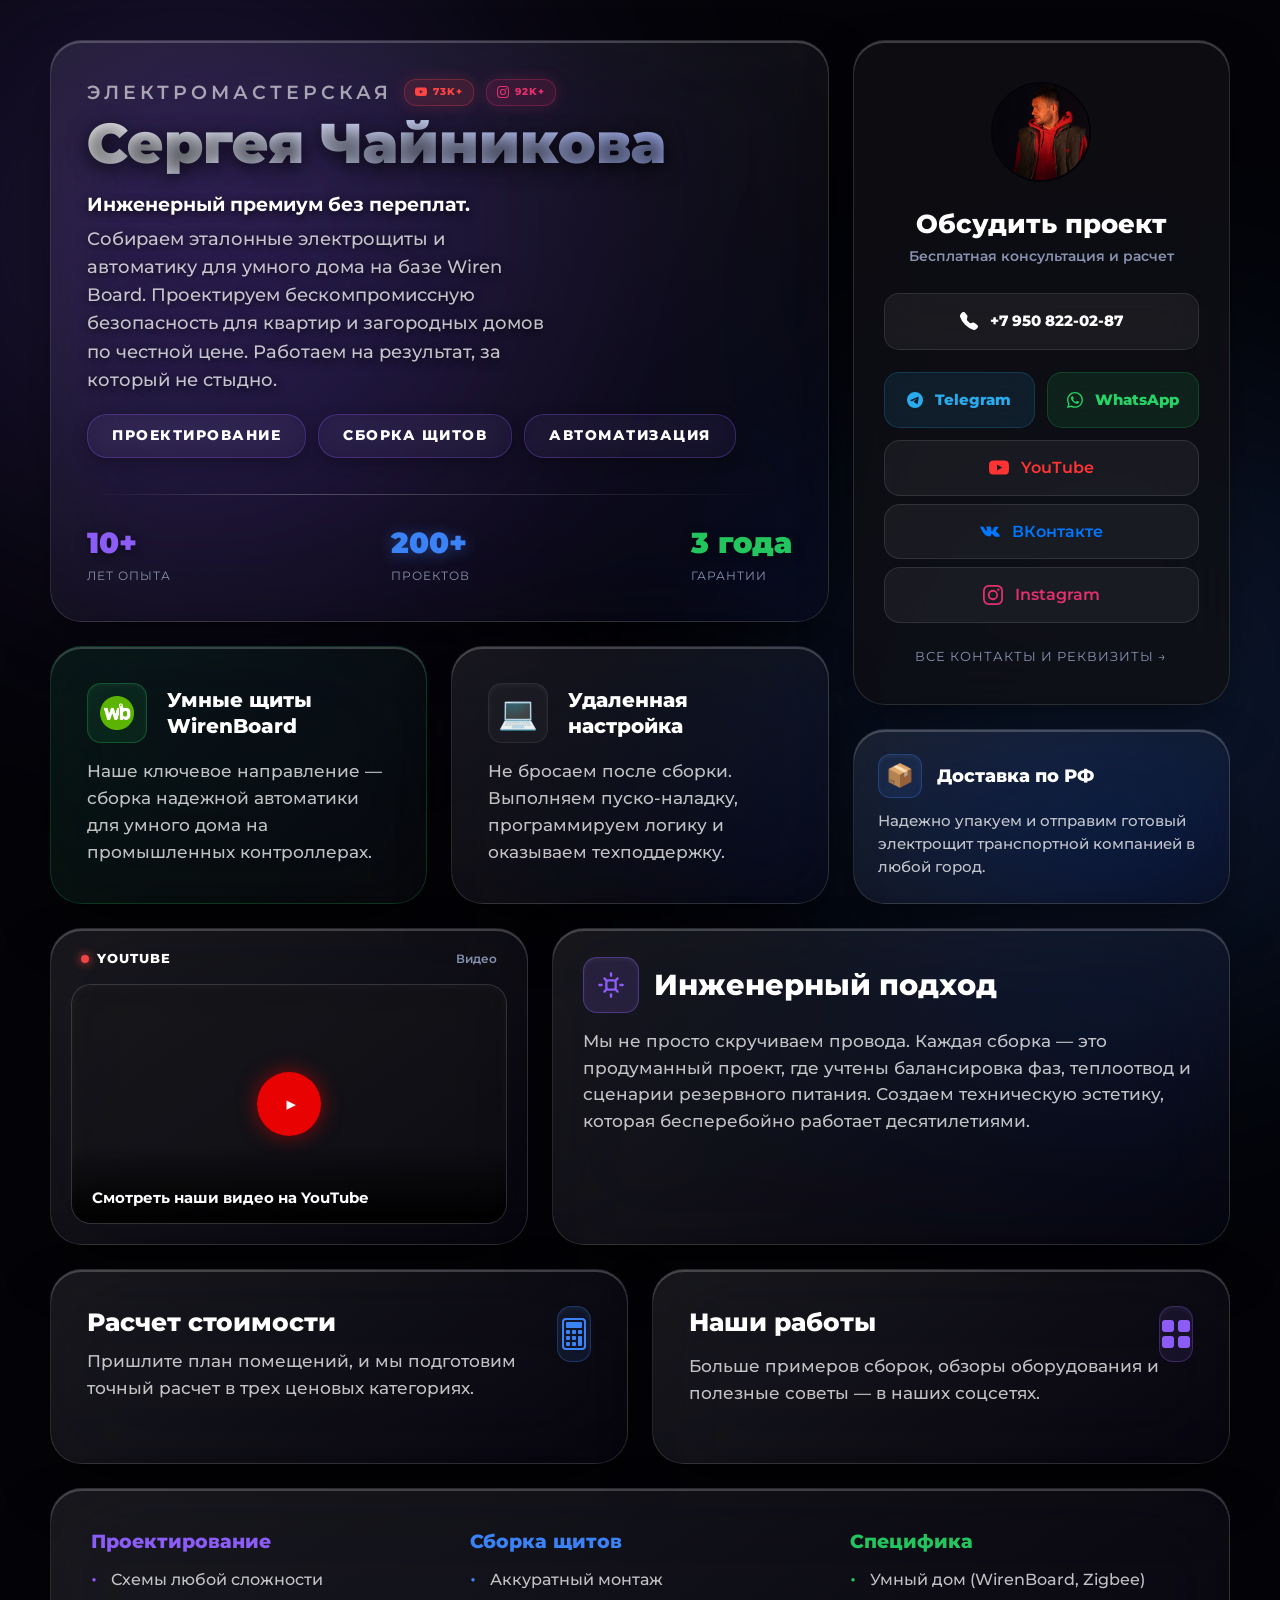
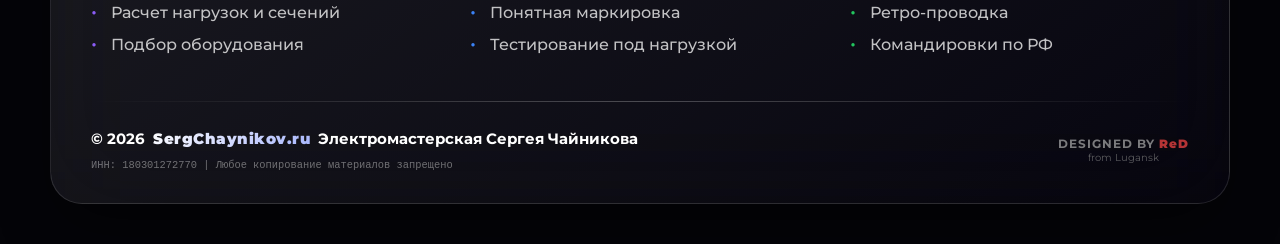
==== commit 53096100: "-" ====
--- a/index.html
+++ b/index.html
@@ -3,8 +3,26 @@
 <head>
     <meta charset="UTF-8">
     <meta name="viewport" content="width=device-width, initial-scale=1.0">
-    <title>Электромастерская Чайникова | Сборка электрощитов</title>
+    <title>Сергей Чайников | Электромастерская: Сборка умных электрощитов</title>
+
+    <link rel="preconnect" href="https://fonts.googleapis.com">
+    <link rel="preconnect" href="https://fonts.gstatic.com" crossorigin>
+    <link href="https://fonts.googleapis.com/css2?family=Montserrat:wght@400;500;600;800;900&display=swap" rel="stylesheet">
+
     <link rel="stylesheet" href="site/styles.css">
+    <link rel="icon" type="image/x-icon" href="site/favicon.ico" />
+
+    <meta name="description" content="Электромастерская Сергея Чайникова. Профессиональное проектирование и сборка эталонных электрощитов. Автоматика для умного дома на базе Wiren Board. Доставка по РФ.">
+    <meta name="keywords" content="сергей чайников, электромастерская чайникова, сборка электрощитов, умный дом, wirenboard, wiren board, автоматизация, проектирование электрики, щиты на заказ, доставка по рф">
+    <link rel="canonical" href="https://sergchaynikov.ru/" />
+
+    <meta property="og:type" content="website" />
+    <meta property="og:url" content="https://sergchaynikov.ru/" />
+    <meta property="og:title" content="Сергей Чайников | Электромастерская: Сборка умных электрощитов" />
+    <meta property="og:description" content="Электромастерская Сергея Чайникова. Профессиональное проектирование и сборка эталонных электрощитов. Автоматика для умного дома на базе Wiren Board. Доставка по РФ." />
+    <meta property="og:image" content="https://sergchaynikov.ru/site/img/og-preview.png" />
+
+    <script src="site/metrics.js" defer></script>
 </head>
 <body>
 
--- a/site/styles.css
+++ b/site/styles.css
@@ -315,21 +315,66 @@
 .service-list a:hover { color: #fff; transform: translateX(5px); }
 
 /* ==========================================================================
-   12. АДАПТИВНОСТЬ
-   ========================================================================== */
-@media (max-width: 920px) {
-    .span-8, .span-7, .span-6, .span-5, .span-4 { grid-column: span 12; }
-    .row-span-2 { grid-row: span 1; }
-
-    h1 { font-size: 2.5rem; }
-    .tags-row { gap: 8px; }
-    .hero-tag { font-size: 0.7rem; padding: 6px 12px; }
-
-    .bento-card { padding: 28px 24px !important; }
-
-    /* Адаптивность для подвала */
-    .footer-bottom { flex-direction: column; text-align: center; gap: 25px; }
-    .footer-left, .footer-right { align-items: center; }
-    .footer-copyright { justify-content: center; text-align: center; }
-    .designer-link { align-items: center; }
-}+    12. АДАПТИВНОСТЬ И ОПТИМИЗАЦИЯ ДЛЯ IOS SAFARI
+    ========================================================================== */
+ @media (max-width: 920px) {
+     .span-8, .span-7, .span-6, .span-5, .span-4 { grid-column: span 12; }
+     .row-span-2 { grid-row: span 1; }
+
+     h1 { font-size: 2.5rem; }
+     .tags-row { gap: 8px; }
+     .hero-tag { font-size: 0.7rem; padding: 6px 12px; }
+
+     /* Адаптивность для подвала */
+     .footer-bottom { flex-direction: column; text-align: center; gap: 25px; }
+     .footer-left, .footer-right { align-items: center; }
+     .footer-copyright { justify-content: center; text-align: center; }
+     .designer-link { align-items: center; }
+
+     /* =========================================================
+        СКОРАЯ ПОМОЩЬ ДЛЯ SAFARI (ОТКЛЮЧАЕМ ТЯЖЕЛЫЙ РЕНДЕР И БАГИ)
+        ========================================================= */
+
+     /* 1. УБИРАЕМ ФОНОВЫЕ СФЕРЫ (Главный тормоз) */
+     .bg-glow { display: none !important; }
+
+     /* 2. УБИРАЕМ СКРЫТЫЕ МОЛНИИ И НЕОНОВЫЕ ПЯТНА */
+     .bento-card::before { display: none !important; }
+     .neon-glow-left { display: none !important; }
+
+     /* 3. ОТКЛЮЧАЕМ МАСКИ НА ФОТОГРАФИЯХ */
+     .hero-bg, .contact-bg-mask {
+         -webkit-mask-image: none !important;
+         mask-image: none !important;
+         opacity: 0.15 !important;
+     }
+
+     /* 4. УПРОЩАЕМ ТЕНИ И АНИМАЦИИ */
+     .hero-tag:first-child { animation: none !important; border-color: rgba(139, 92, 246, 0.5) !important; }
+     * { box-shadow: none !important; } /* Сносим все тяжелые неоновые тени */
+
+     /* 5. ОТКЛЮЧАЕМ ПОДПРЫГИВАНИЕ (ЧТОБЫ ССЫЛКИ НЕ УБЕГАЛИ ИЗ-ПОД ПАЛЬЦА) */
+     .bento-card:hover, .bento-card:active {
+         transform: translateZ(0) !important; /* Оставляем аппаратное ускорение, но убираем сдвиг */
+     }
+     .hero-tag:hover, .hero-tag:active,
+     .action-btn:hover, .action-btn:active,
+     .social-link-styled:hover, .social-link-styled:active,
+     .badge-yt:hover, .badge-yt:active,
+     .badge-inst:hover, .badge-inst:active {
+         transform: none !important; /* Намертво прибиваем кнопки на месте */
+     }
+
+     /* 6. ОБЛЕГЧАЕМ СТЕКЛО НА КАРТОЧКАХ */
+     .bento-card {
+         padding: 28px 24px !important;
+         /* Делаем фон чуть более плотным, чтобы снизить нагрузку на блюр */
+         background: linear-gradient(145deg, rgba(25, 25, 30, 0.9) 0%, rgba(15, 15, 20, 0.95) 100%) !important;
+         /* Снижаем размытие с 48px до 8px */
+         backdrop-filter: blur(8px) !important;
+         -webkit-backdrop-filter: blur(8px) !important;
+         /* Форсируем аппаратное ускорение */
+         transform: translateZ(0) !important;
+         border: 1px solid rgba(255, 255, 255, 0.08) !important;
+     }
+ }
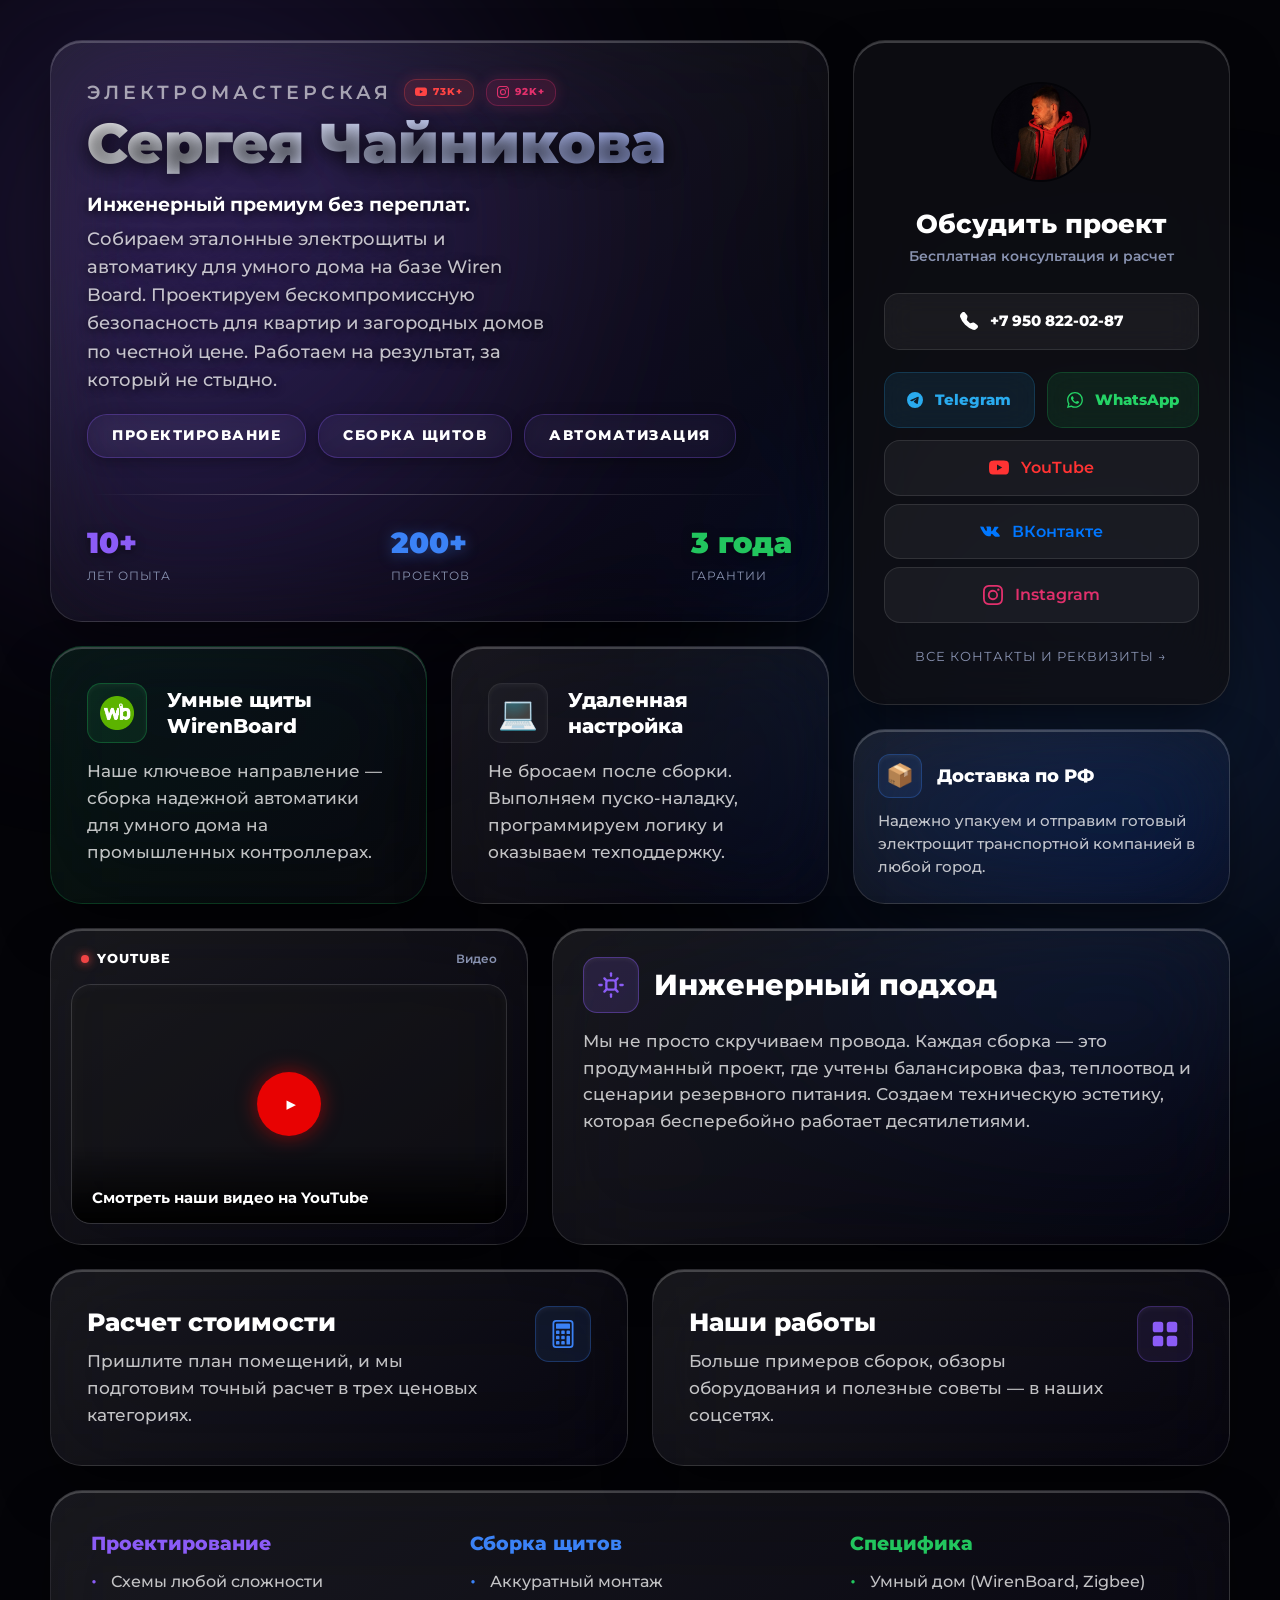
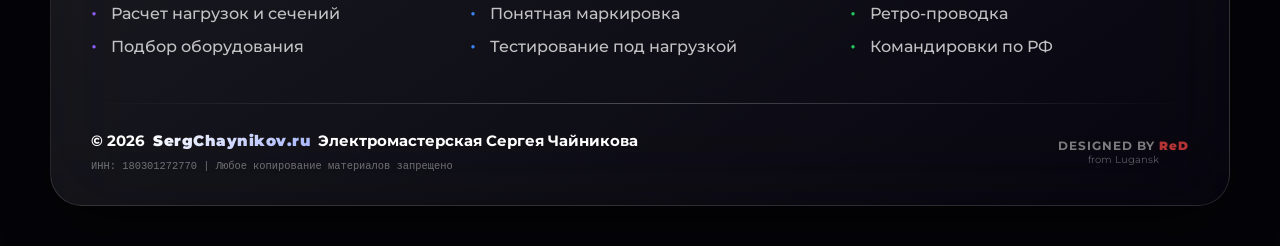
==== commit df9180d3: "-" ====
--- a/index.html
+++ b/index.html
@@ -74,14 +74,14 @@
             </p>
         </div>
 
-        <div class="bento-card span-6 glow-blue">
-            <div style="display: flex; justify-content: space-between; align-items: flex-start;">
+        <div class="bento-card span-6 glow-blue" style="justify-content: center;">
+            <div style="display: flex; justify-content: space-between; align-items: flex-start; gap: 20px;">
                 <div>
                     <h2 style="margin-bottom: 10px;">Расчет стоимости</h2>
-                    <p>Пришлите план помещений, и мы подготовим точный расчет в трех ценовых категориях.</p>
-                </div>
-                <div class="card-icon" style="background: rgba(59, 130, 246, 0.1); border-color: rgba(59, 130, 246, 0.3); color: var(--accent-blue);">
-                    <svg xmlns="http://www.w3.org/2000/svg" width="32" height="32" fill="currentColor" viewBox="0 0 16 16">
+                    <p style="margin: 0;">Пришлите план помещений, и мы подготовим точный расчет в трех ценовых категориях.</p>
+                </div>
+                <div class="card-icon" style="margin: 0; flex-shrink: 0; background: rgba(59, 130, 246, 0.1); border-color: rgba(59, 130, 246, 0.3); color: var(--accent-blue);">
+                    <svg xmlns="http://www.w3.org/2000/svg" width="28" height="28" fill="currentColor" viewBox="0 0 16 16">
                         <path d="M12 1a1 1 0 0 1 1 1v12a1 1 0 0 1-1 1H4a1 1 0 0 1-1-1V2a1 1 0 0 1 1-1h8zM4 0a2 2 0 0 0-2 2v12a2 2 0 0 0 2 2h8a2 2 0 0 0 2-2V2a2 2 0 0 0-2-2H4z"/>
                         <path d="M4 2.5a.5.5 0 0 1 .5-.5h7a.5.5 0 0 1 .5.5v2a.5.5 0 0 1-.5.5h-7a.5.5 0 0 1-.5-.5v-2zm0 4a.5.5 0 0 1 .5-.5h1a.5.5 0 0 1 .5.5v1a.5.5 0 0 1-.5.5h-1a.5.5 0 0 1-.5-.5v-1zm0 3a.5.5 0 0 1 .5-.5h1a.5.5 0 0 1 .5.5v1a.5.5 0 0 1-.5.5h-1a.5.5 0 0 1-.5-.5v-1zm0 3a.5.5 0 0 1 .5-.5h1a.5.5 0 0 1 .5.5v1a.5.5 0 0 1-.5.5h-1a.5.5 0 0 1-.5-.5v-1zm3-6a.5.5 0 0 1 .5-.5h1a.5.5 0 0 1 .5.5v1a.5.5 0 0 1-.5.5h-1a.5.5 0 0 1-.5-.5v-1zm0 3a.5.5 0 0 1 .5-.5h1a.5.5 0 0 1 .5.5v1a.5.5 0 0 1-.5.5h-1a.5.5 0 0 1-.5-.5v-1zm0 3a.5.5 0 0 1 .5-.5h1a.5.5 0 0 1 .5.5v1a.5.5 0 0 1-.5.5h-1a.5.5 0 0 1-.5-.5v-1zm3-6a.5.5 0 0 1 .5-.5h1a.5.5 0 0 1 .5.5v1a.5.5 0 0 1-.5.5h-1a.5.5 0 0 1-.5-.5v-1zm0 3a.5.5 0 0 1 .5-.5h1a.5.5 0 0 1 .5.5v4a.5.5 0 0 1-.5.5h-1a.5.5 0 0 1-.5-.5v-4z"/>
                     </svg>
@@ -89,14 +89,14 @@
             </div>
         </div>
 
-        <div class="bento-card span-6 glow-blue" style="justify-content: space-between;">
-            <div style="display: flex; justify-content: space-between; align-items: flex-start; margin-bottom: 20px;">
+        <div class="bento-card span-6 glow-purple" style="justify-content: center;">
+            <div style="display: flex; justify-content: space-between; align-items: flex-start; gap: 20px;">
                 <div>
-                    <h2>Наши работы</h2>
-                    <p>Больше примеров сборок, обзоры оборудования и полезные советы — в наших соцсетях.</p>
-                </div>
-                <div class="card-icon" style="background: rgba(139, 92, 246, 0.1); border-color: rgba(139, 92, 246, 0.3); color: var(--accent-purple);">
-                    <svg xmlns="http://www.w3.org/2000/svg" width="32" height="32" fill="currentColor" viewBox="0 0 16 16">
+                    <h2 style="margin-bottom: 10px;">Наши работы</h2>
+                    <p style="margin: 0;">Больше примеров сборок, обзоры оборудования и полезные советы — в наших соцсетях.</p>
+                </div>
+                <div class="card-icon" style="margin: 0; flex-shrink: 0; background: rgba(139, 92, 246, 0.1); border-color: rgba(139, 92, 246, 0.3); color: var(--accent-purple);">
+                    <svg xmlns="http://www.w3.org/2000/svg" width="28" height="28" fill="currentColor" viewBox="0 0 16 16">
                         <path d="M1 2.5A1.5 1.5 0 0 1 2.5 1h3A1.5 1.5 0 0 1 7 2.5v3A1.5 1.5 0 0 1 5.5 7h-3A1.5 1.5 0 0 1 1 5.5v-3zm8 0A1.5 1.5 0 0 1 10.5 1h3A1.5 1.5 0 0 1 15 2.5v3A1.5 1.5 0 0 1 13.5 7h-3A1.5 1.5 0 0 1 9 5.5v-3zm-8 8A1.5 1.5 0 0 1 2.5 9h3A1.5 1.5 0 0 1 7 10.5v3A1.5 1.5 0 0 1 5.5 15h-3A1.5 1.5 0 0 1 1 13.5v-3zm8 0A1.5 1.5 0 0 1 10.5 9h3a1.5 1.5 0 0 1 1.5 1.5v3a1.5 1.5 0 0 1-1.5 1.5h-3A1.5 1.5 0 0 1 9 13.5v-3z"/>
                     </svg>
                 </div>
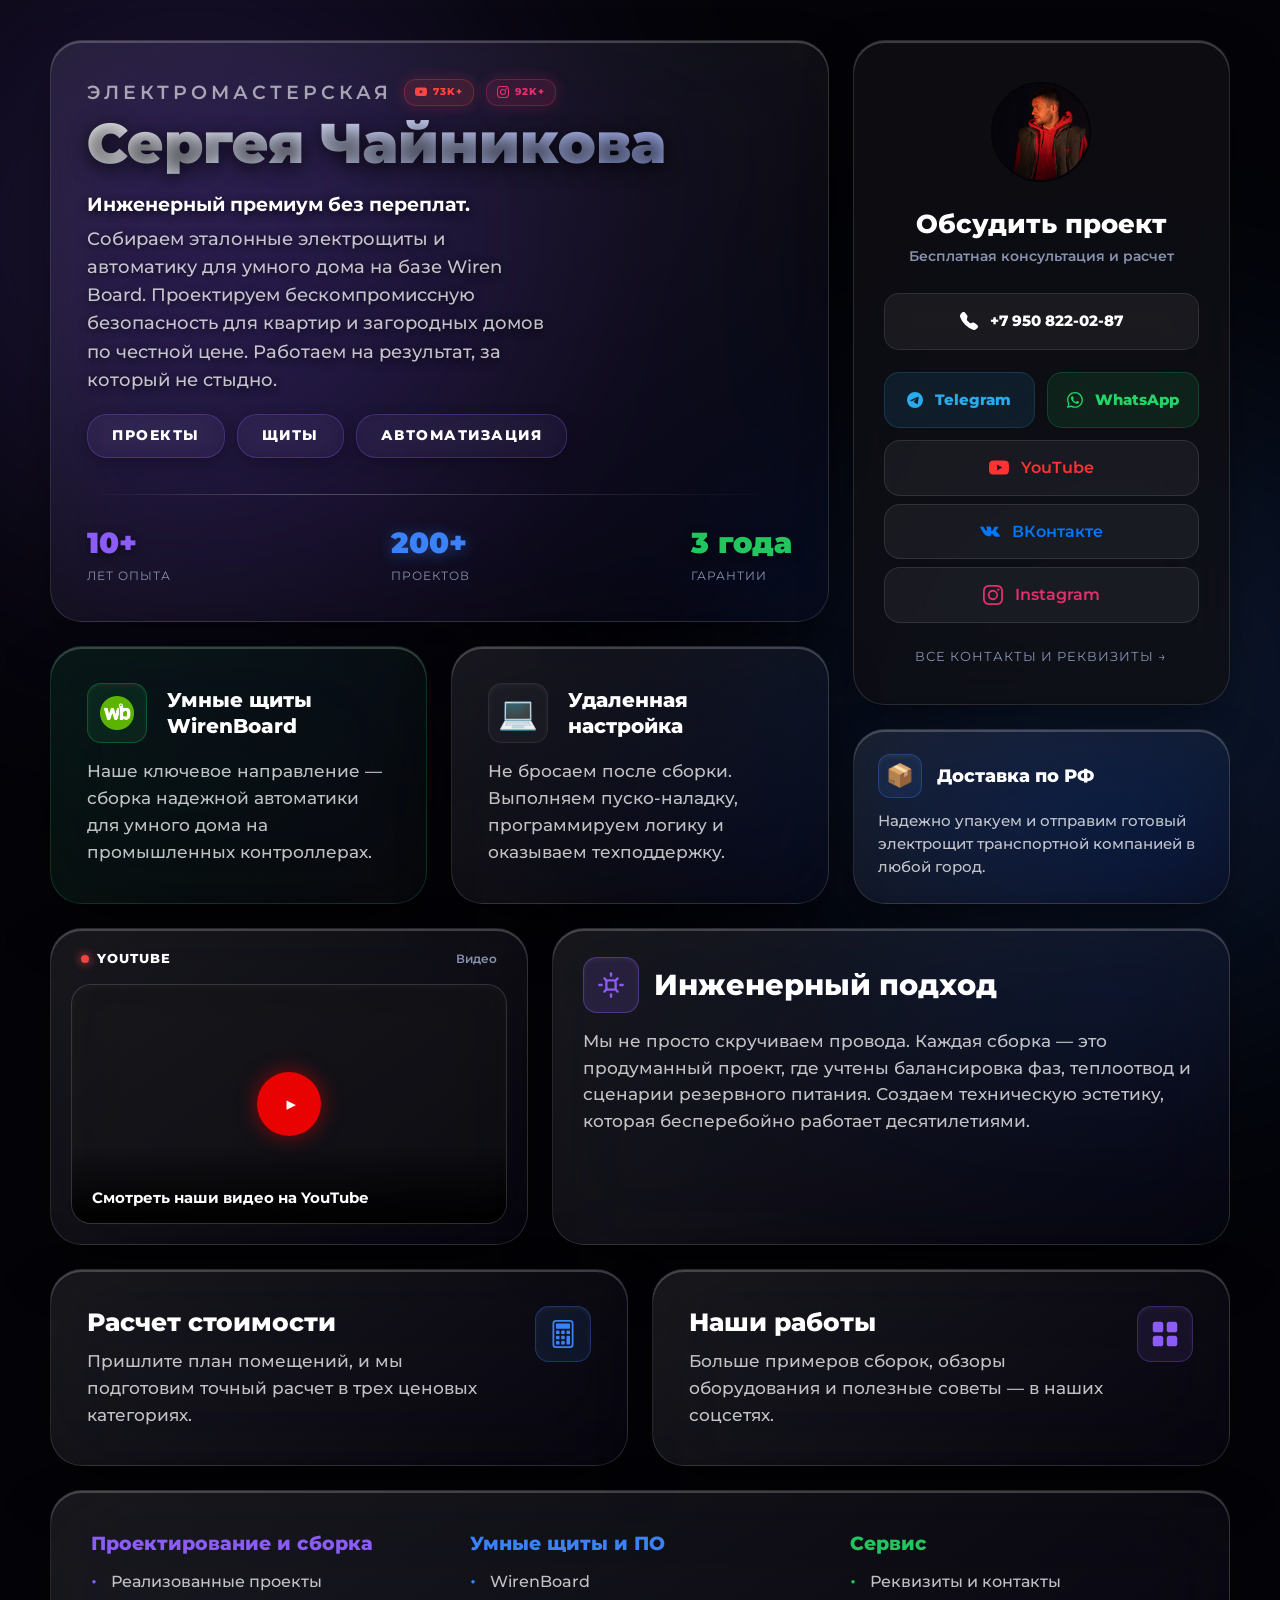
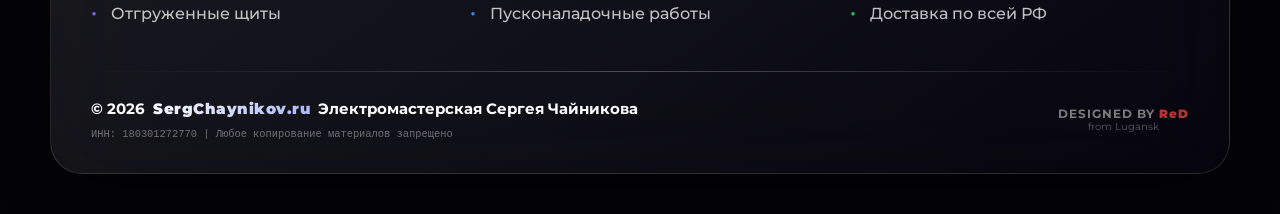
==== commit f72aa818: "-" ====
--- a/index.html
+++ b/index.html
@@ -74,7 +74,7 @@
             </p>
         </div>
 
-        <div class="bento-card span-6 glow-blue" style="justify-content: center;">
+        <a href="calculator.html" class="bento-card span-6 glow-blue" style="justify-content: center; text-decoration: none; color: inherit;">
             <div style="display: flex; justify-content: space-between; align-items: flex-start; gap: 20px;">
                 <div>
                     <h2 style="margin-bottom: 10px;">Расчет стоимости</h2>
@@ -87,9 +87,9 @@
                     </svg>
                 </div>
             </div>
-        </div>
-
-        <div class="bento-card span-6 glow-purple" style="justify-content: center;">
+        </a>
+
+        <a href="projects.html" class="bento-card span-6 glow-purple" style="justify-content: center; text-decoration: none; color: inherit;">
             <div style="display: flex; justify-content: space-between; align-items: flex-start; gap: 20px;">
                 <div>
                     <h2 style="margin-bottom: 10px;">Наши работы</h2>
@@ -101,7 +101,7 @@
                     </svg>
                 </div>
             </div>
-        </div>
+        </a>
 
         <div id="footer-container" style="display: contents;"></div>
 
--- a/site/styles.css
+++ b/site/styles.css
@@ -142,7 +142,7 @@
 /* Выравнивание контента */
 .hero-card { justify-content: center; cursor: default; }
 .contact-card { align-items: center; justify-content: center; text-align: center; cursor: default; }
-.icon-card { justify-content: flex-start; cursor: default; }
+.icon-card { justify-content: flex-start; }
 .tight-card { padding: 28px !important; }
 
 /* ==========================================================================
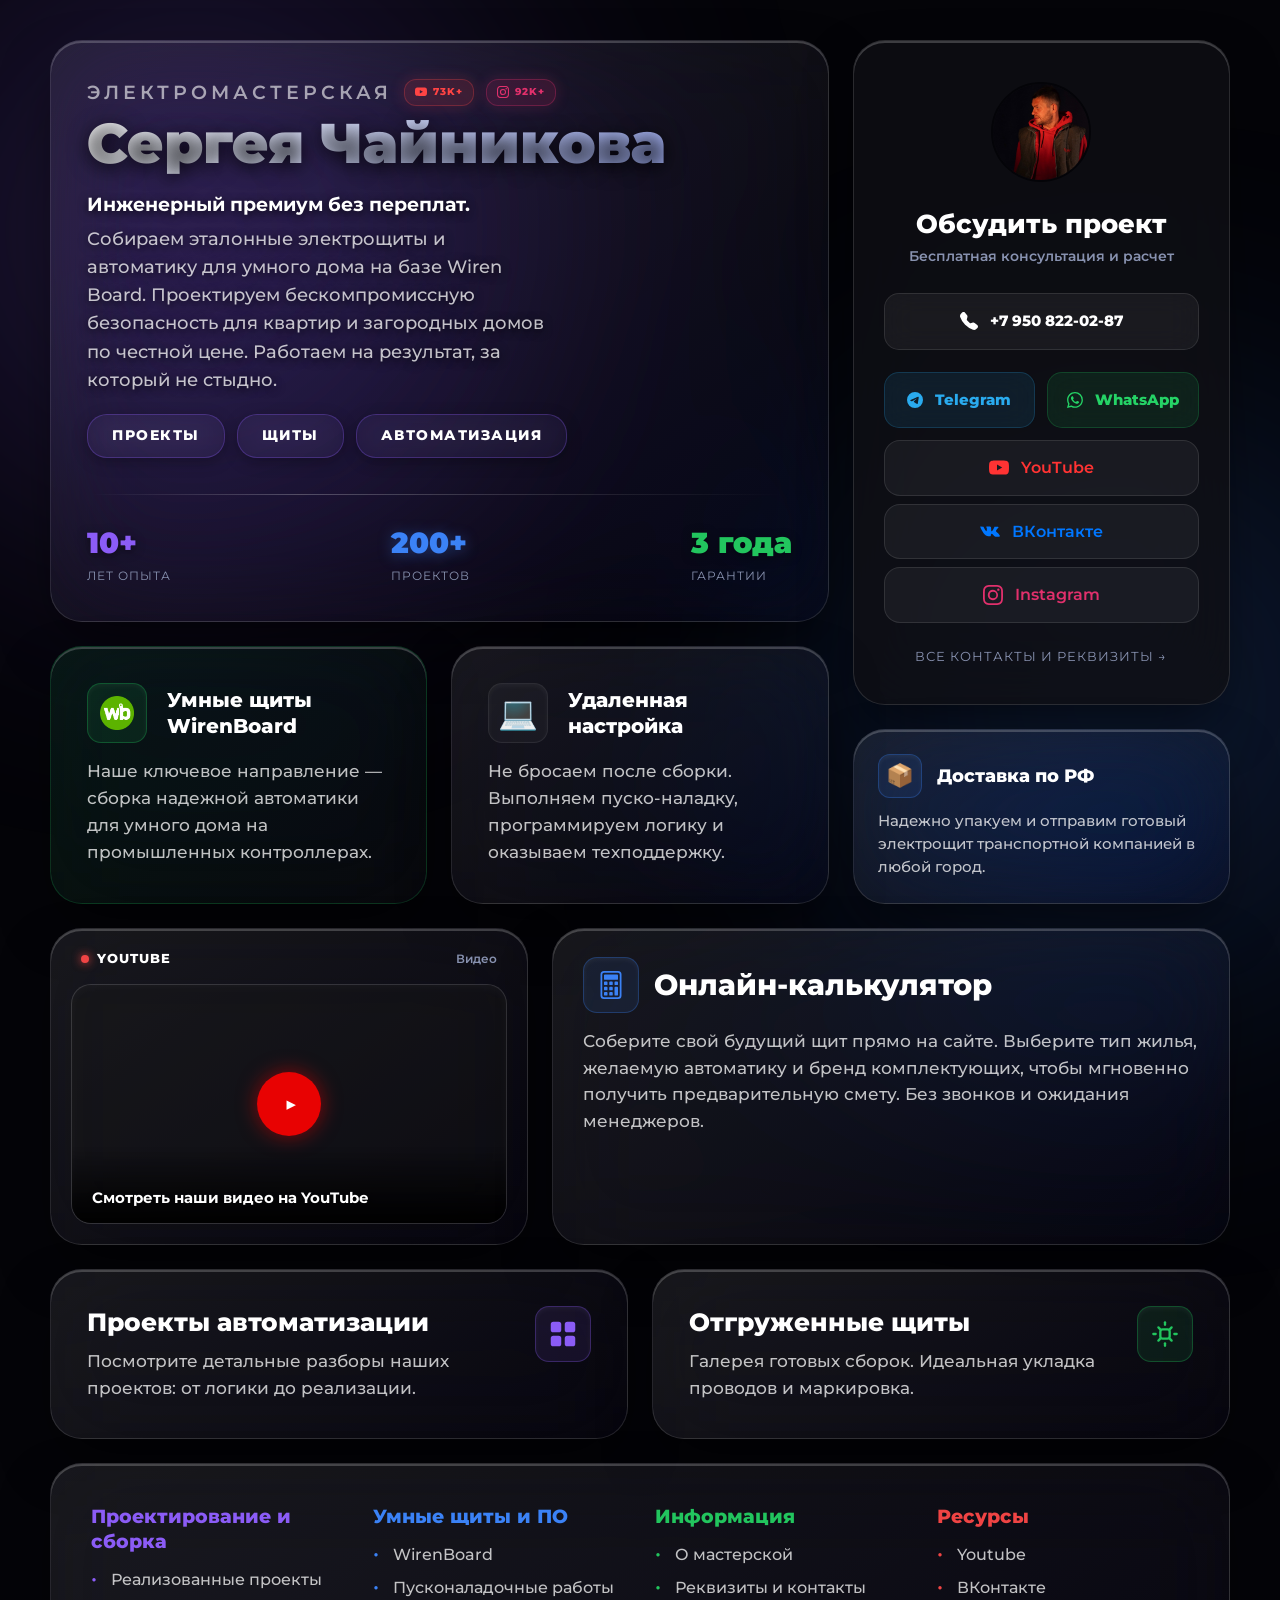
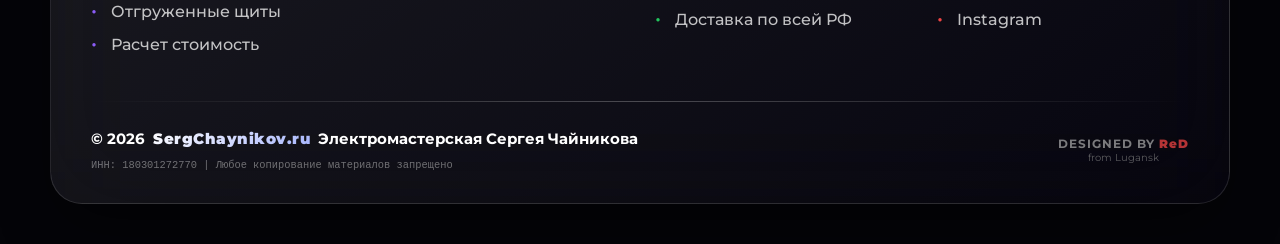
==== commit 000d36a7: "-" ====
--- a/index.html
+++ b/index.html
@@ -57,47 +57,46 @@
             </div>
         </div>
 
-        <div class="bento-card span-7 glow-purple" style="display: flex; flex-direction: column; justify-content: flex-start; padding: 28px 30px 30px;">
+        <a href="calculator.html" class="bento-card span-7 glow-blue" style="display: flex; flex-direction: column; justify-content: flex-start; padding: 28px 30px 30px; text-decoration: none; color: inherit;">
             <div style="display: flex; align-items: center; gap: 15px; margin-bottom: 15px;">
-                <div class="card-icon" style="margin-bottom: 0; border-color: rgba(139, 92, 246, 0.4); background: rgba(139, 92, 246, 0.15); color: var(--accent-purple);">
+                <div class="card-icon" style="margin-bottom: 0; background: rgba(59, 130, 246, 0.1); border-color: rgba(59, 130, 246, 0.3); color: var(--accent-blue);">
+                    <svg xmlns="http://www.w3.org/2000/svg" width="28" height="28" fill="currentColor" viewBox="0 0 16 16">
+                        <path d="M12 1a1 1 0 0 1 1 1v12a1 1 0 0 1-1 1H4a1 1 0 0 1-1-1V2a1 1 0 0 1 1-1h8zM4 0a2 2 0 0 0-2 2v12a2 2 0 0 0 2 2h8a2 2 0 0 0 2-2V2a2 2 0 0 0-2-2H4z"/>
+                        <path d="M4 2.5a.5.5 0 0 1 .5-.5h7a.5.5 0 0 1 .5.5v2a.5.5 0 0 1-.5.5h-7a.5.5 0 0 1-.5-.5v-2zm0 4a.5.5 0 0 1 .5-.5h1a.5.5 0 0 1 .5.5v1a.5.5 0 0 1-.5.5h-1a.5.5 0 0 1-.5-.5v-1zm0 3a.5.5 0 0 1 .5-.5h1a.5.5 0 0 1 .5.5v1a.5.5 0 0 1-.5.5h-1a.5.5 0 0 1-.5-.5v-1zm0 3a.5.5 0 0 1 .5-.5h1a.5.5 0 0 1 .5.5v1a.5.5 0 0 1-.5.5h-1a.5.5 0 0 1-.5-.5v-1zm3-6a.5.5 0 0 1 .5-.5h1a.5.5 0 0 1 .5.5v1a.5.5 0 0 1-.5.5h-1a.5.5 0 0 1-.5-.5v-1zm0 3a.5.5 0 0 1 .5-.5h1a.5.5 0 0 1 .5.5v1a.5.5 0 0 1-.5.5h-1a.5.5 0 0 1-.5-.5v-1zm0 3a.5.5 0 0 1 .5-.5h1a.5.5 0 0 1 .5.5v1a.5.5 0 0 1-.5.5h-1a.5.5 0 0 1-.5-.5v-1zm3-6a.5.5 0 0 1 .5-.5h1a.5.5 0 0 1 .5.5v1a.5.5 0 0 1-.5.5h-1a.5.5 0 0 1-.5-.5v-1zm0 3a.5.5 0 0 1 .5-.5h1a.5.5 0 0 1 .5.5v4a.5.5 0 0 1-.5.5h-1a.5.5 0 0 1-.5-.5v-4z"/>
+                    </svg>
+                </div>
+                <h2 style="margin: 0; font-size: 1.8rem;">Онлайн-калькулятор</h2>
+            </div>
+            <p style="font-size: 1.05rem; line-height: 1.6; color: rgba(255,255,255,0.75); margin-bottom: 0;">
+                Соберите свой будущий щит прямо на сайте. Выберите тип жилья, желаемую автоматику и бренд комплектующих, чтобы мгновенно получить предварительную смету. Без звонков и ожидания менеджеров.
+            </p>
+        </a>
+
+        <a href="projects.html" class="bento-card span-6 glow-purple" style="justify-content: center; text-decoration: none; color: inherit;">
+            <div style="display: flex; justify-content: space-between; align-items: flex-start; gap: 20px;">
+                <div>
+                    <h2 style="margin-bottom: 10px;">Проекты автоматизации</h2>
+                    <p style="margin: 0; color: rgba(255,255,255,0.75);">Посмотрите детальные разборы наших проектов: от логики до реализации.</p>
+                </div>
+                <div class="card-icon" style="margin: 0; flex-shrink: 0; background: rgba(139, 92, 246, 0.1); border-color: rgba(139, 92, 246, 0.3); color: var(--accent-purple);">
+                    <svg xmlns="http://www.w3.org/2000/svg" width="28" height="28" fill="currentColor" viewBox="0 0 16 16">
+                        <path d="M1 2.5A1.5 1.5 0 0 1 2.5 1h3A1.5 1.5 0 0 1 7 2.5v3A1.5 1.5 0 0 1 5.5 7h-3A1.5 1.5 0 0 1 1 5.5v-3zm8 0A1.5 1.5 0 0 1 10.5 1h3A1.5 1.5 0 0 1 15 2.5v3A1.5 1.5 0 0 1 13.5 7h-3A1.5 1.5 0 0 1 9 5.5v-3zm-8 8A1.5 1.5 0 0 1 2.5 9h3A1.5 1.5 0 0 1 7 10.5v3A1.5 1.5 0 0 1 5.5 15h-3A1.5 1.5 0 0 1 1 13.5v-3zm8 0A1.5 1.5 0 0 1 10.5 9h3a1.5 1.5 0 0 1 1.5 1.5v3a1.5 1.5 0 0 1-1.5 1.5h-3A1.5 1.5 0 0 1 9 13.5v-3z"/>
+                    </svg>
+                </div>
+            </div>
+        </a>
+
+        <a href="shields.html" class="bento-card span-6 glow-green" style="justify-content: center; text-decoration: none; color: inherit;">
+            <div style="display: flex; justify-content: space-between; align-items: flex-start; gap: 20px;">
+                <div>
+                    <h2 style="margin-bottom: 10px;">Отгруженные щиты</h2>
+                    <p style="margin: 0; color: rgba(255,255,255,0.75);">Галерея готовых сборок. Идеальная укладка проводов и маркировка.</p>
+                </div>
+                <div class="card-icon" style="margin: 0; flex-shrink: 0; background: rgba(34, 197, 94, 0.1); border-color: rgba(34, 197, 94, 0.3); color: var(--accent-green);">
                     <svg xmlns="http://www.w3.org/2000/svg" width="28" height="28" viewBox="0 0 24 24" fill="none" stroke="currentColor" stroke-width="2" stroke-linecap="round" stroke-linejoin="round">
                         <rect x="8" y="8" width="8" height="8" rx="2"></rect>
                         <path d="M12 2v2"></path><path d="M12 20v2"></path><path d="M2 12h2"></path><path d="M20 12h2"></path>
                         <path d="M6.34 6.34l1.42 1.42"></path><path d="M16.24 16.24l1.42 1.42"></path><path d="M6.34 17.66l1.42-1.42"></path><path d="M16.24 7.76l1.42-1.42"></path>
-                    </svg>
-                </div>
-                <h2 style="margin: 0; font-size: 1.8rem;">Инженерный подход</h2>
-            </div>
-
-            <p style="font-size: 1.05rem; line-height: 1.6; color: rgba(255,255,255,0.75); margin-bottom: 0;">
-                Мы не просто скручиваем провода. Каждая сборка — это продуманный проект, где учтены балансировка фаз, теплоотвод и сценарии резервного питания. Создаем техническую эстетику, которая бесперебойно работает десятилетиями.
-            </p>
-        </div>
-
-        <a href="calculator.html" class="bento-card span-6 glow-blue" style="justify-content: center; text-decoration: none; color: inherit;">
-            <div style="display: flex; justify-content: space-between; align-items: flex-start; gap: 20px;">
-                <div>
-                    <h2 style="margin-bottom: 10px;">Расчет стоимости</h2>
-                    <p style="margin: 0;">Пришлите план помещений, и мы подготовим точный расчет в трех ценовых категориях.</p>
-                </div>
-                <div class="card-icon" style="margin: 0; flex-shrink: 0; background: rgba(59, 130, 246, 0.1); border-color: rgba(59, 130, 246, 0.3); color: var(--accent-blue);">
-                    <svg xmlns="http://www.w3.org/2000/svg" width="28" height="28" fill="currentColor" viewBox="0 0 16 16">
-                        <path d="M12 1a1 1 0 0 1 1 1v12a1 1 0 0 1-1 1H4a1 1 0 0 1-1-1V2a1 1 0 0 1 1-1h8zM4 0a2 2 0 0 0-2 2v12a2 2 0 0 0 2 2h8a2 2 0 0 0 2-2V2a2 2 0 0 0-2-2H4z"/>
-                        <path d="M4 2.5a.5.5 0 0 1 .5-.5h7a.5.5 0 0 1 .5.5v2a.5.5 0 0 1-.5.5h-7a.5.5 0 0 1-.5-.5v-2zm0 4a.5.5 0 0 1 .5-.5h1a.5.5 0 0 1 .5.5v1a.5.5 0 0 1-.5.5h-1a.5.5 0 0 1-.5-.5v-1zm0 3a.5.5 0 0 1 .5-.5h1a.5.5 0 0 1 .5.5v1a.5.5 0 0 1-.5.5h-1a.5.5 0 0 1-.5-.5v-1zm0 3a.5.5 0 0 1 .5-.5h1a.5.5 0 0 1 .5.5v1a.5.5 0 0 1-.5.5h-1a.5.5 0 0 1-.5-.5v-1zm3-6a.5.5 0 0 1 .5-.5h1a.5.5 0 0 1 .5.5v1a.5.5 0 0 1-.5.5h-1a.5.5 0 0 1-.5-.5v-1zm0 3a.5.5 0 0 1 .5-.5h1a.5.5 0 0 1 .5.5v1a.5.5 0 0 1-.5.5h-1a.5.5 0 0 1-.5-.5v-1zm0 3a.5.5 0 0 1 .5-.5h1a.5.5 0 0 1 .5.5v1a.5.5 0 0 1-.5.5h-1a.5.5 0 0 1-.5-.5v-1zm3-6a.5.5 0 0 1 .5-.5h1a.5.5 0 0 1 .5.5v1a.5.5 0 0 1-.5.5h-1a.5.5 0 0 1-.5-.5v-1zm0 3a.5.5 0 0 1 .5-.5h1a.5.5 0 0 1 .5.5v4a.5.5 0 0 1-.5.5h-1a.5.5 0 0 1-.5-.5v-4z"/>
-                    </svg>
-                </div>
-            </div>
-        </a>
-
-        <a href="projects.html" class="bento-card span-6 glow-purple" style="justify-content: center; text-decoration: none; color: inherit;">
-            <div style="display: flex; justify-content: space-between; align-items: flex-start; gap: 20px;">
-                <div>
-                    <h2 style="margin-bottom: 10px;">Наши работы</h2>
-                    <p style="margin: 0;">Больше примеров сборок, обзоры оборудования и полезные советы — в наших соцсетях.</p>
-                </div>
-                <div class="card-icon" style="margin: 0; flex-shrink: 0; background: rgba(139, 92, 246, 0.1); border-color: rgba(139, 92, 246, 0.3); color: var(--accent-purple);">
-                    <svg xmlns="http://www.w3.org/2000/svg" width="28" height="28" fill="currentColor" viewBox="0 0 16 16">
-                        <path d="M1 2.5A1.5 1.5 0 0 1 2.5 1h3A1.5 1.5 0 0 1 7 2.5v3A1.5 1.5 0 0 1 5.5 7h-3A1.5 1.5 0 0 1 1 5.5v-3zm8 0A1.5 1.5 0 0 1 10.5 1h3A1.5 1.5 0 0 1 15 2.5v3A1.5 1.5 0 0 1 13.5 7h-3A1.5 1.5 0 0 1 9 5.5v-3zm-8 8A1.5 1.5 0 0 1 2.5 9h3A1.5 1.5 0 0 1 7 10.5v3A1.5 1.5 0 0 1 5.5 15h-3A1.5 1.5 0 0 1 1 13.5v-3zm8 0A1.5 1.5 0 0 1 10.5 9h3a1.5 1.5 0 0 1 1.5 1.5v3a1.5 1.5 0 0 1-1.5 1.5h-3A1.5 1.5 0 0 1 9 13.5v-3z"/>
                     </svg>
                 </div>
             </div>
--- a/site/styles.css
+++ b/site/styles.css
@@ -107,6 +107,11 @@
     cursor: pointer;
 }
 
+/* Гарантия курсора-пальца для карточек-ссылок */
+a.bento-card {
+    cursor: pointer !important;
+}
+
 /* Мягкая пролетающая молния */
 .bento-card::before {
     content: '';
@@ -191,7 +196,7 @@
 }
 
 /* ==========================================================================
-   7. КНОПКИ СВЯЗИ И МЕССЕНДЖЕРОВ (Решение проблемы с кнопкой телефона)
+   7. КНОПКИ СВЯЗИ И МЕССЕНДЖЕРОВ
    ========================================================================== */
 .action-btn {
     display: flex; align-items: center; justify-content: center; gap: 12px; width: 100%;
@@ -267,7 +272,13 @@
     height: fit-content; align-self: start !important;
 }
 
-.footer-top { display: grid; grid-template-columns: repeat(auto-fit, minmax(220px, 1fr)); gap: 40px; width: 100%; }
+/* Изменено: Используем жесткую сетку в 4 колонки для растягивания на всю ширину */
+.footer-top {
+    display: grid;
+    grid-template-columns: repeat(4, 1fr);
+    gap: 30px;
+    width: 100%;
+}
 
 .footer-divider {
     width: 100%; height: 1px; margin: 35px 0 25px 0;
@@ -310,6 +321,7 @@
 .footer-top > div:nth-child(1) .service-list li::before { color: var(--accent-purple); }
 .footer-top > div:nth-child(2) .service-list li::before { color: var(--accent-blue); }
 .footer-top > div:nth-child(3) .service-list li::before { color: var(--accent-green); }
+.footer-top > div:nth-child(4) .service-list li::before { color: var(--accent-red); }
 
 .service-list a { color: rgba(255, 255, 255, 0.75); text-decoration: none; transition: all 0.3s ease; display: inline-block; }
 .service-list a:hover { color: #fff; transform: translateX(5px); }
@@ -325,7 +337,9 @@
      .tags-row { gap: 8px; }
      .hero-tag { font-size: 0.7rem; padding: 6px 12px; }
 
-     /* Адаптивность для подвала */
+     /* Адаптивность для подвала (2 колонки) */
+     .footer-top { grid-template-columns: repeat(2, 1fr); gap: 30px; }
+
      .footer-bottom { flex-direction: column; text-align: center; gap: 25px; }
      .footer-left, .footer-right { align-items: center; }
      .footer-copyright { justify-content: center; text-align: center; }
@@ -377,4 +391,9 @@
          transform: translateZ(0) !important;
          border: 1px solid rgba(255, 255, 255, 0.08) !important;
      }
+ }
+
+ /* Дополнительная адаптивность для подвала на телефонах (1 колонка) */
+ @media (max-width: 600px) {
+     .footer-top { grid-template-columns: 1fr; gap: 30px; }
  }
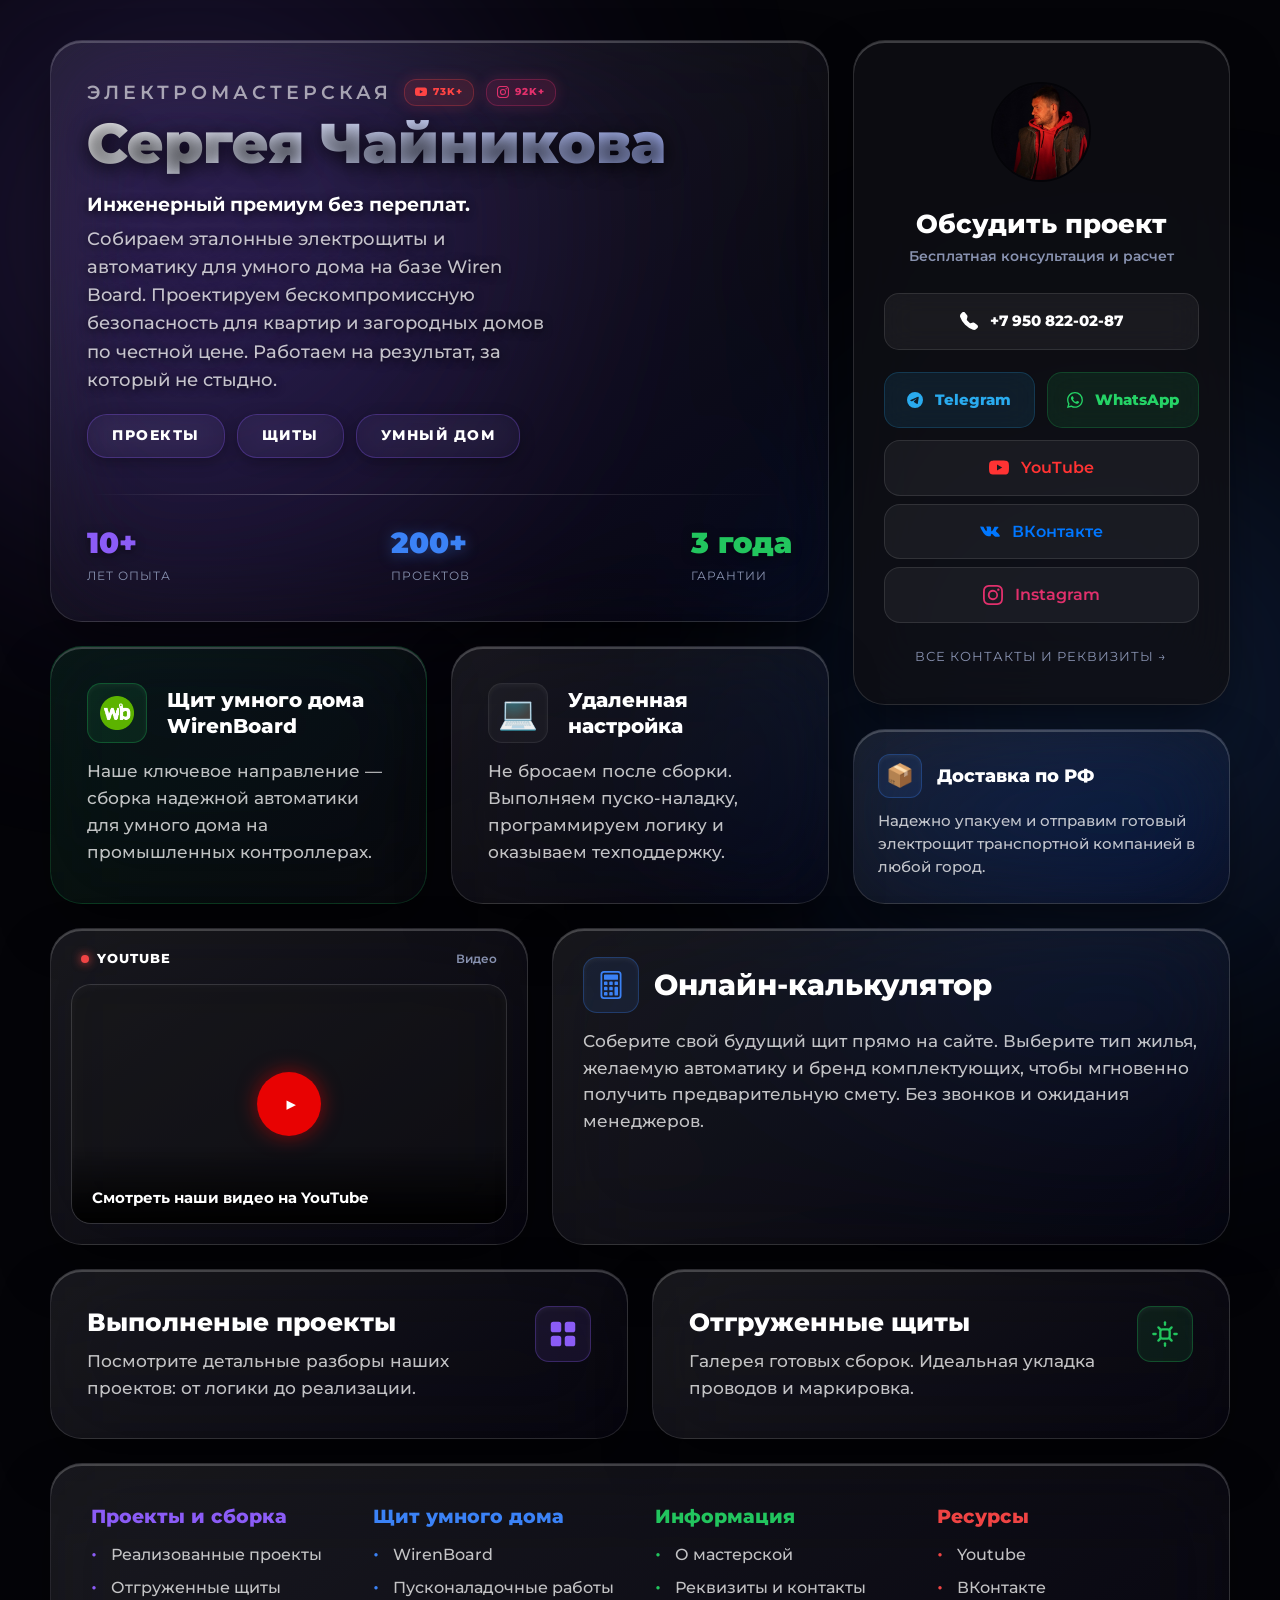
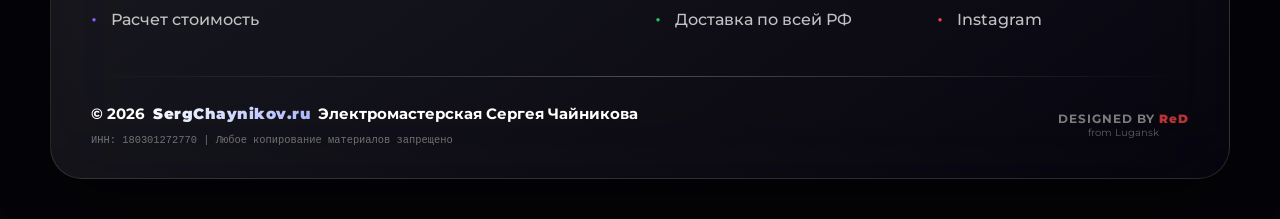
==== commit 56091343: "-" ====
--- a/index.html
+++ b/index.html
@@ -75,7 +75,7 @@
         <a href="projects.html" class="bento-card span-6 glow-purple" style="justify-content: center; text-decoration: none; color: inherit;">
             <div style="display: flex; justify-content: space-between; align-items: flex-start; gap: 20px;">
                 <div>
-                    <h2 style="margin-bottom: 10px;">Проекты автоматизации</h2>
+                    <h2 style="margin-bottom: 10px;">Выполненые проекты</h2>
                     <p style="margin: 0; color: rgba(255,255,255,0.75);">Посмотрите детальные разборы наших проектов: от логики до реализации.</p>
                 </div>
                 <div class="card-icon" style="margin: 0; flex-shrink: 0; background: rgba(139, 92, 246, 0.1); border-color: rgba(139, 92, 246, 0.3); color: var(--accent-purple);">
